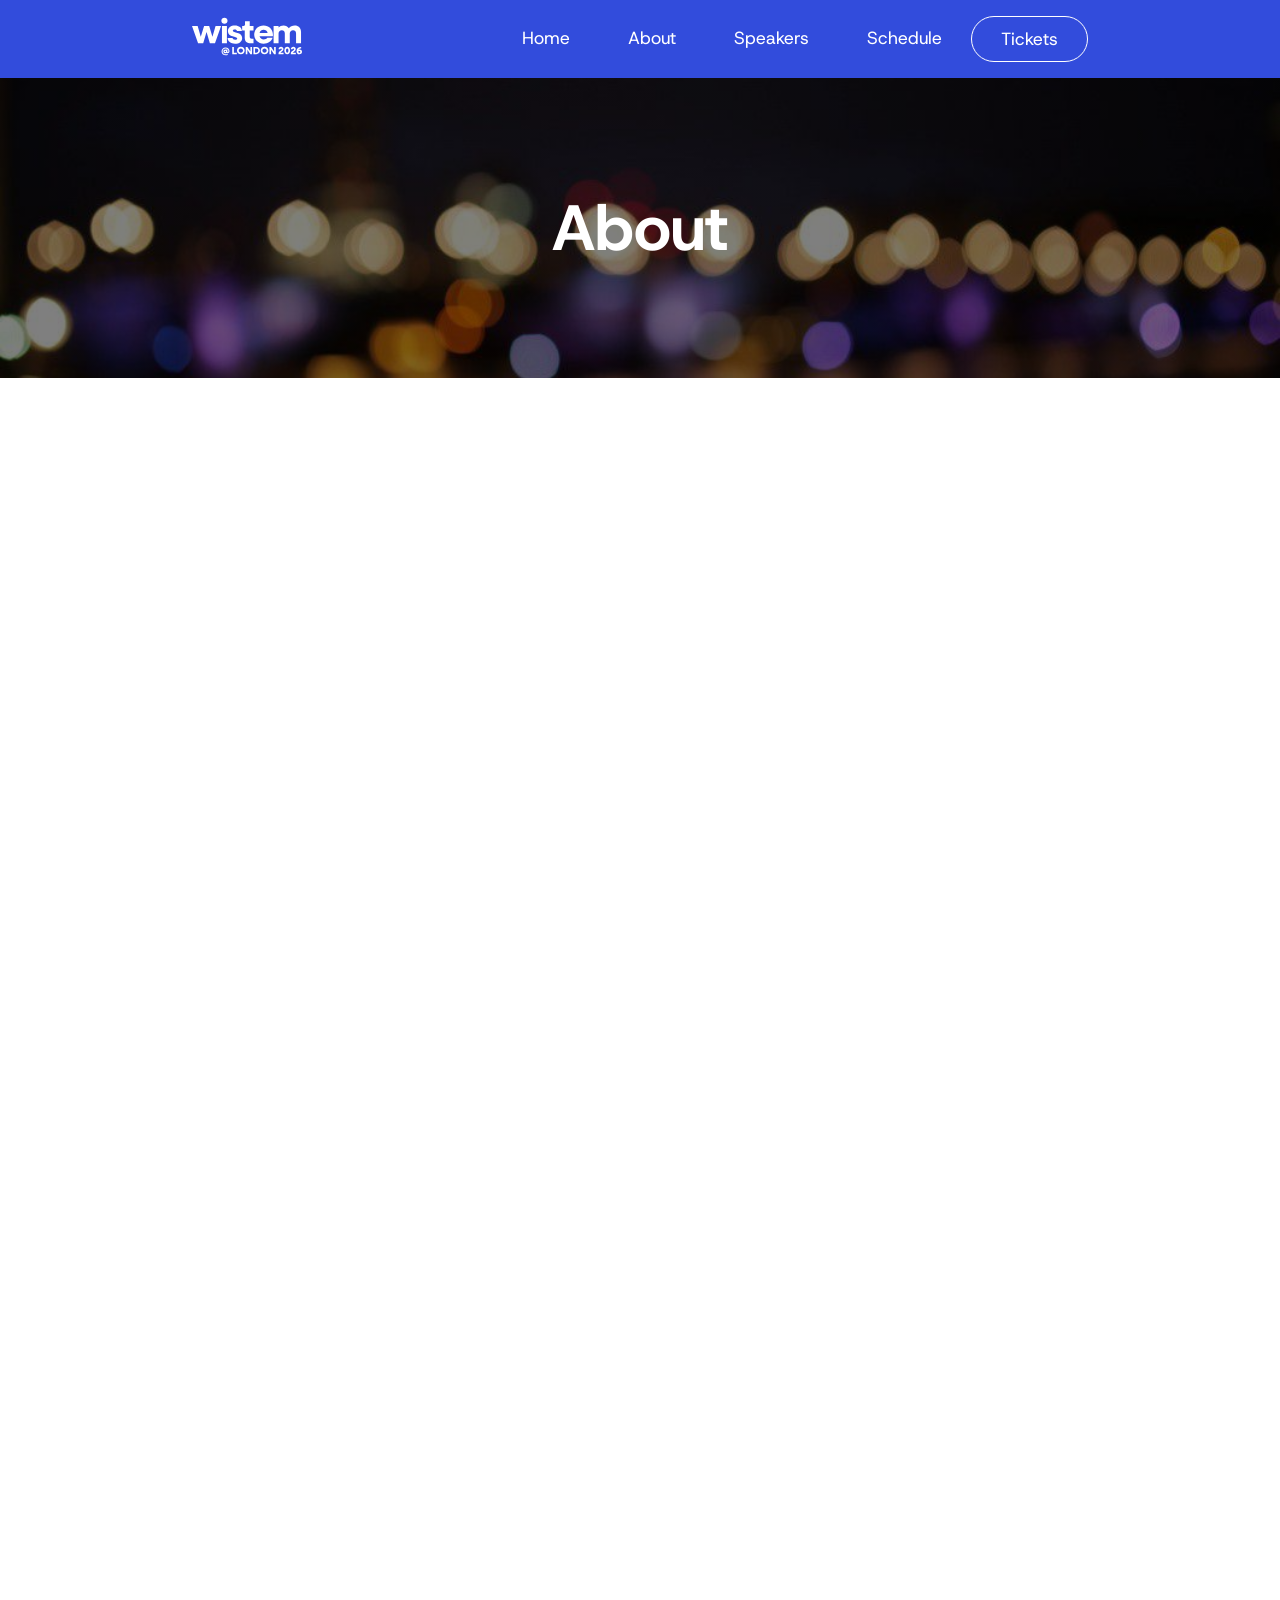
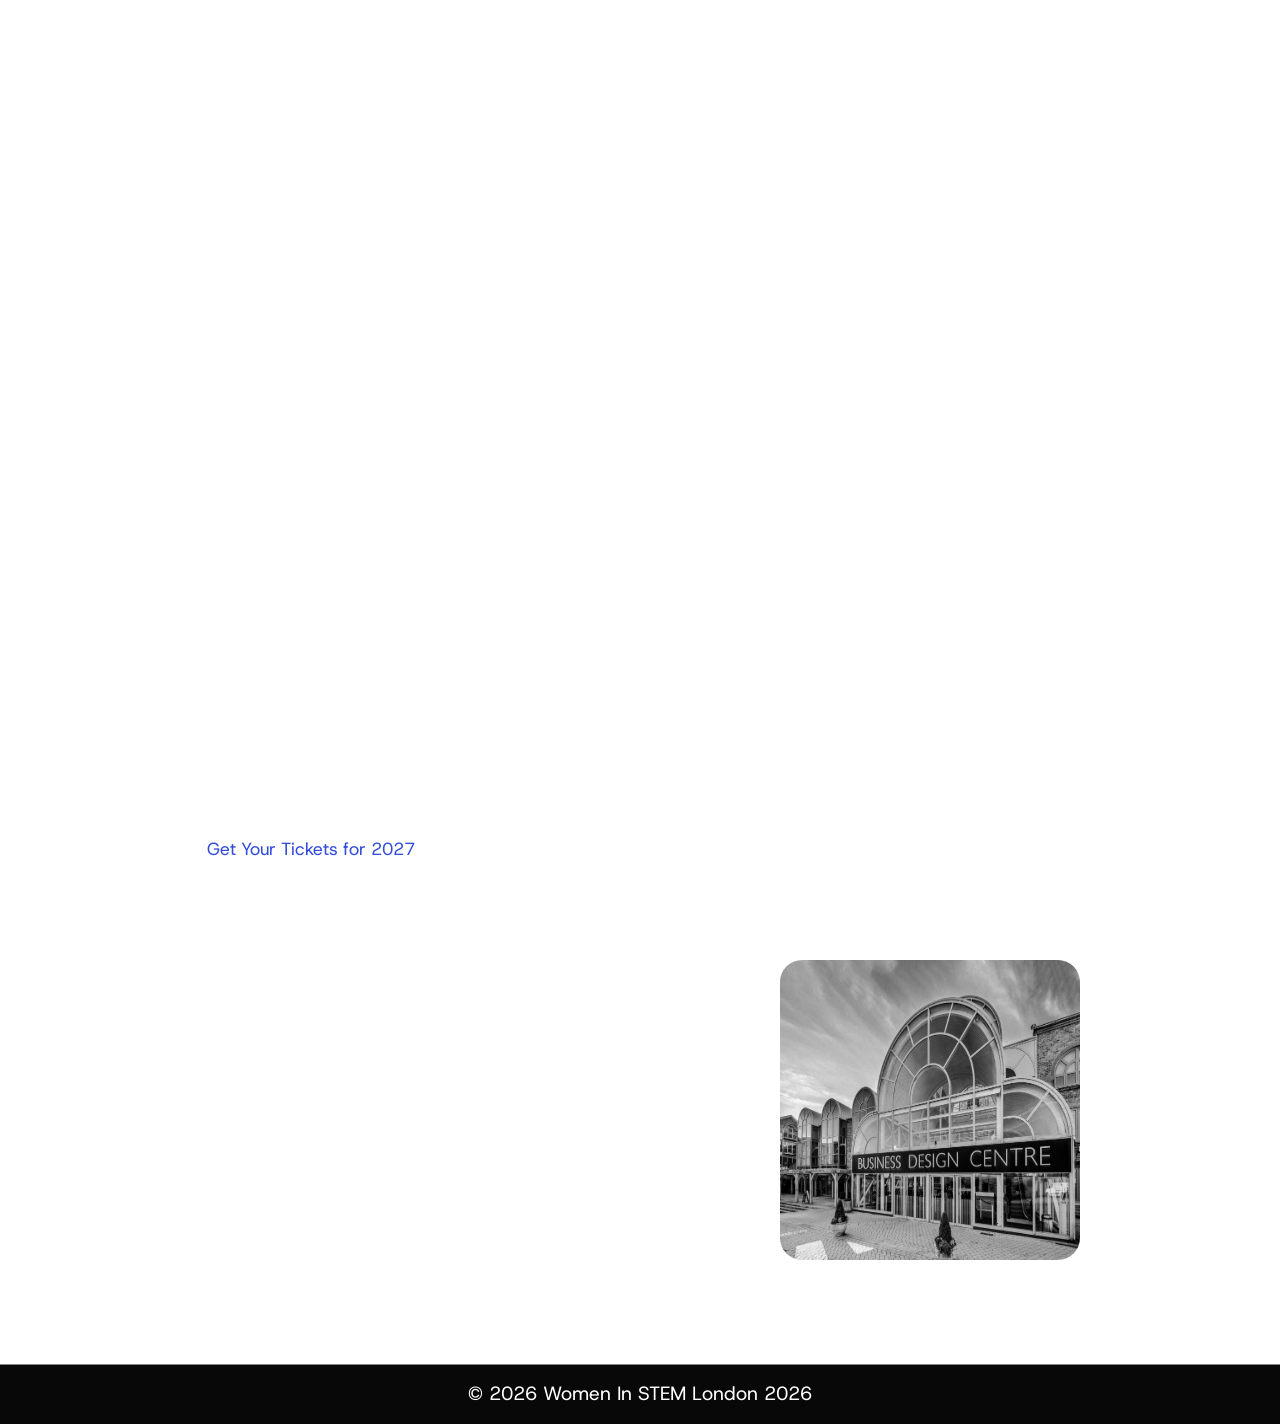
==== about.htm @ d0484dac "Upate on menu styling" ====
<!DOCTYPE html>
<html lang="en">
<head>
    <meta charset="UTF-8">
    <meta name="viewport" content="width=device-width, initial-scale=1.0">
    <title>Wistem London 2026 | A Multipage Event Website</title>
    <link rel="preconnect" href="https://fonts.googleapis.com">
    <link rel="preconnect" href="https://fonts.gstatic.com" crossorigin>
    <link href="https://fonts.googleapis.com/css2?family=Host+Grotesk:ital,wght@0,300..800;1,300..800&display=swap" rel="stylesheet">
    <link rel="stylesheet" href="./assets/style.css">
    
</head>
<body class="">
<main class="container-fluid">
    <div class="primary-bg">
        <header class="d-flex container-70">
            <a href="" rel="home" role="link" aria-label="WISTEM Logo" class="logo">
                <svg id="Layer_1" xmlns="http://www.w3.org/2000/svg" width="110px" height="38.9813" id="logo" viewBox="0 0 126.27 43.2"><path d="M36.03,38.71c0-1.27.87-2.2,1.94-2.2.47,0,.87.19,1.17.51v-.36h1.48v2.6c0,.25.18.45.45.45.44,0,.71-.56.71-1.34,0-1.72-1.43-3-3.27-3-1.94,0-3.35,1.43-3.35,3.34s1.38,3.32,3.55,3.32c.8,0,1.67-.19,2.24-.46v1.2c-.61.29-1.42.45-2.22.45-2.88,0-4.81-1.95-4.81-4.49s1.95-4.53,4.59-4.53,4.52,1.78,4.52,4.2c0,1.48-.75,2.48-2.05,2.48-.67,0-1.25-.25-1.56-.69-.28.45-.74.7-1.36.7-1.19,0-2.03-.94-2.03-2.17ZM39.14,38.7c0-.45-.35-.78-.8-.78s-.81.33-.81.78.35.78.81.78.8-.34.8-.78Z"/><path d="M46.2,33.6h1.88v6.59h3.37v1.77h-5.24v-8.36Z"/><path d="M51.65,37.78c0-2.46,1.9-4.32,4.42-4.32s4.42,1.87,4.42,4.32-1.9,4.32-4.42,4.32-4.42-1.87-4.42-4.32ZM58.56,37.78c0-1.44-1.08-2.52-2.49-2.52s-2.49,1.08-2.49,2.52,1.08,2.52,2.49,2.52,2.49-1.08,2.49-2.52Z"/><path d="M61.68,33.6h1.89l3.48,5.11v-5.11h1.88v8.36h-1.9l-3.46-5.11v5.11h-1.88v-8.36Z"/><path d="M70.51,33.6h3.29c2.43,0,4.26,1.79,4.26,4.18s-1.83,4.18-4.26,4.18h-3.29v-8.36ZM72.39,35.37v4.82h1.37c1.37,0,2.39-1.04,2.39-2.41s-1.02-2.41-2.39-2.41h-1.37Z"/><path d="M78.86,37.78c0-2.46,1.9-4.32,4.42-4.32s4.42,1.87,4.42,4.32-1.9,4.32-4.42,4.32-4.42-1.87-4.42-4.32ZM85.77,37.78c0-1.44-1.08-2.52-2.49-2.52s-2.49,1.08-2.49,2.52,1.08,2.52,2.49,2.52,2.49-1.08,2.49-2.52Z"/><path d="M88.89,33.6h1.89l3.48,5.11v-5.11h1.88v8.36h-1.9l-3.46-5.11v5.11h-1.88v-8.36Z"/><path d="M99.33,40.78c0-2.54,3.78-3.1,3.78-4.61,0-.51-.39-.84-.91-.84s-.9.33-.9.86h-1.93c0-1.57,1.22-2.74,2.85-2.74s2.81,1.11,2.81,2.64c0,2.23-2.56,3.05-3.54,4.09h3.6v1.77h-5.77v-1.17Z"/><path d="M106,37.78c0-2.56,1.36-4.32,3.29-4.32s3.31,1.77,3.31,4.32-1.36,4.32-3.31,4.32-3.29-1.77-3.29-4.32ZM110.67,37.78c0-1.48-.56-2.52-1.38-2.52s-1.37,1.04-1.37,2.52.57,2.52,1.37,2.52,1.38-1.04,1.38-2.52Z"/><path d="M113.47,40.78c0-2.54,3.78-3.1,3.78-4.61,0-.51-.39-.84-.91-.84s-.9.33-.9.86h-1.93c0-1.57,1.22-2.74,2.85-2.74s2.81,1.11,2.81,2.64c0,2.23-2.56,3.05-3.54,4.09h3.6v1.77h-5.77v-1.17Z"/><path d="M119.99,38.42c0-2.62,1.8-4.87,5.04-4.87h.24v1.77h-.24c-1.5,0-2.47.7-2.83,1.66.39-.24.9-.4,1.43-.4,1.51,0,2.65,1.14,2.65,2.66,0,1.62-1.31,2.86-3.04,2.86-1.9,0-3.25-1.45-3.25-3.68ZM124.35,39.29c0-.58-.51-1-1.16-1-.62,0-1.15.41-1.15.92s.45,1.09,1.15,1.09c.64,0,1.16-.42,1.16-1.01Z"/><path d="M0,9.46h6.49l3.6,12.51,3.79-12.51h5.83l3.75,12.51,3.6-12.51h6.33l-7,19.94h-5.87l-3.83-12.98-3.83,12.98h-5.87L0,9.46Z"/><path d="M33.71,3.48c0-1.99,1.53-3.48,3.52-3.48s3.56,1.49,3.56,3.48-1.53,3.52-3.56,3.52-3.52-1.49-3.52-3.52ZM34.38,9.46h5.71v19.94h-5.71V9.46Z"/><path d="M40.91,23.35h5.71c0,1.17,1.17,1.99,2.82,1.99,1.45,0,2.5-.66,2.5-1.56,0-2.93-10.72-1.13-10.72-8.33,0-4.22,3.56-6.45,7.94-6.45,4.77,0,8.13,2.66,8.13,6.26h-5.67c0-1.06-1.06-1.76-2.5-1.76-1.29,0-2.27.59-2.27,1.49,0,2.82,10.75,1.09,10.75,8.21,0,3.99-3.32,6.69-8.17,6.69s-8.53-2.82-8.53-6.53Z"/><path d="M60.55,22.92v-8.25h-2.97v-5.2h1.64c1.09,0,1.64-.55,1.64-1.64v-3.6h5.4v5.24h4.34v5.2h-4.34v7.31c0,1.41.86,2.23,2.35,2.23h1.99v5.2h-2.86c-4.73,0-7.2-2.23-7.2-6.49Z"/><path d="M71.42,19.44c0-5.94,4.61-10.44,10.75-10.44s10.75,4.46,10.75,10.56c0,.55-.04,1.21-.16,1.72h-15.25c.63,2.27,2.46,3.72,4.85,3.72,1.84,0,3.32-.78,4.15-1.88h6.1c-1.49,4.03-5.48,6.77-10.4,6.77-6.18,0-10.79-4.5-10.79-10.44ZM77.56,17.48h9.27c-.59-2.19-2.39-3.6-4.65-3.6s-3.99,1.41-4.61,3.6Z"/><path d="M93.64,9.46h5.71v1.88c1.49-1.56,3.4-2.35,5.67-2.35,2.78,0,4.97,1.21,6.18,3.25,1.6-2.11,3.87-3.25,6.73-3.25,4.34,0,7.23,2.93,7.23,7.39v13.02h-5.71v-11.3c0-2.15-1.37-3.6-3.44-3.6-2.23,0-3.75,1.49-3.75,3.68v11.22h-5.71v-11.3c0-2.15-1.37-3.6-3.44-3.6-2.23,0-3.75,1.49-3.75,3.68v11.22h-5.71V9.46Z"/></svg>
            </a>
            <nav>
                <ul class="nav-list">
                    <li><a href="index.htm">Home</a></li>
                    <li class="selected"><a href="about.htm">About</a></li>
                    <li><a href="speakers.htm">Speakers</a></li>
                    <li><a href="schedule.htm">Schedule</a></li>
                    <li><a href="tickets.htm">Tickets</a></li>
                </ul>
            </nav>
        </header>
        </div>
      
        <section class="hero about-hero">
            <section class="hero-content">
                <h1>About</h1>
                
            </section>
            
        </section>
        <section class="container-70">
        <p class="subtitle">About Women in STEM London 2026</p>
        <p class="big-text bold">Join us for an inspiring two-day event celebrating innovation, leadership, and opportunity for women in science, technology, engineering, and mathematics. Bringing together industry leaders, pioneering researchers, entrepreneurs, and emerging talent, this conference will explore the latest developments shaping the future of STEM.</p>
        <p class="big-text bold">Across two dynamic days, attendees will hear from a diverse lineup of high-profile speakers, participate in engaging panel discussions, and connect with professionals from across the STEM community. Topics will include emerging technologies, leadership and career development, diversity and inclusion, sustainability, and the future of work.</p>
        <p class="big-text bold">Whether you are a student, early-career professional, academic, or industry leader, Women in STEM London 2026 offers a unique opportunity to learn, network, and be inspired by those driving change across the sector.</p>

        <div class="m-y-5"></div>
        <p class="subtitle">
            Event Highlights
        </p>
       
            <ul class="b-list">
                <li>Keynote presentations from internationally recognised STEM leaders</li>
                <li>Expert panel discussions and fireside chats</li>
                <li>Networking opportunities with professionals and organisations</li>
                <li>Career development and mentoring sessions</li>
                <li>Showcases of innovation, research, and emerging technologies</li>
            </ul>
            <button class="btn m-y-5" href="">Get Your Tickets for 2027</button>
</section>

        <section class="d-flex container-70">
        
            <article>
                <p class="subtext"><span class="emphasis-text">Location:</span> Business Design Centre, London, United Kingdom</p>
                <p class="subtext"><span class="emphasis-text">Duration:</span> 2 days</p>
                <p class="subtext"><span class="emphasis-text">Audience:</span> Students, professionals, academics, researchers, and STEM advocates</p>
                <p class="emphasis-text">Be part of the conversation and help shape a more inclusive and innovative future for STEM.</p>
            </article>
            <img class="img-box" src="./assets/images/Business-Design-Centre.webp" alt="Business-Design-Centre" width="500px" height="auto">

        </section>
    </div>
    </main>

    <footer class="d-flex m-t-5 secondary-bg">
        <section class="footer-strip">
			<p class="footer-text">&copy; 2026 Women In STEM London 2026</p>
		</section>
    </footer>
</body>
</html>
---- assets/style.css ----
/* Global */

:root {
    --primary-bg: #324cdc;
    --secondary-bg: #080808;
    --btn-primary-outline-bg: 1px solid #ffffff;
    --btn-primary-bg:#ffffff;
    --btn-text:#324cdc;
    --btn-text-hover:#324cdc;
    /* --btn-text-hover:rgba(255, 255, 255, 0.3); */

    --btn-bg-hover: rgba(255, 255, 255, 0.9);
    --nav-text: #ffffff;
    --nav-text-hover: #000000;
    --nav-btn-hover: #ffffff;
    --footer-text: #ffffff;
    --text-color: #ffffff;
    --secondary-text-color: #ffffffd1;
    --tertiary-text-color: #ffffff8c;
    --footer-text: #ffffff;
    --box-bg: rgba(255, 255, 255, 0.037);
    --box-outline: 1px solid rgba(255, 255, 255, 0.5);
    --box-text:  #ffffff;
    --footer-bg: rgba(255, 255, 255, 0.2);
    --logo-color: #ffffff;
}



body {
    background: var(--bg-color);
    margin: 0;
    padding: 0;
}



/* Fonts */


@font-face {
    font-family: "Host Grotesk", sans-serif;
    font-style: normal;
    font-weight: 100 1000;
    font-stretch: 25% 151%;
    src: url('./assets/fonts/Host_Grotesk/HostGrotesk-VariableFont_wght.ttf') format('ttf');
    font-display: swap;
}
* {
    font-family: "Host Grotesk", sans-serif;
    text-wrap: pretty;
}

h1 {
    font-family: "Host Grotesk", sans-serif;
    font-size: 4rem;
    line-height: 3.7rem;
    color: var(--text-color);
}

h2 {
    font-size: 3rem;
    line-height: 3.1rem;
    color: var(--text-color);
}

p {
    color: var(--secondary-text-color);
    font-size: 1.2rem;
    line-height: 1.3rem;
}

.big-text {
    color: var(--secondary-text-color);
    letter-spacing: -.01em;
    text-wrap: pretty;
    font-size: clamp(1.5rem, 3.5vw, 2.5rem);
    font-weight: 400;
    line-height: 1.5;
}

.subtext {
    color: var(--secondary-text-color);
    letter-spacing: -.01em;
    text-wrap: pretty;
    font-size: 1.4rem;
    font-weight: 100;
    line-height: 1.3;
}

.emphasis-text {
    color: var(--text-color);
    letter-spacing: -.01em;
    text-wrap: pretty;
    font-size: 1.4rem;
    font-weight: 500;
    line-height: 1.3;
}

.b-list {
    color: var(--secondary-text-color);
    letter-spacing: -.01em;
    text-wrap: pretty;
    font-size: clamp(1.5rem, 3.5vw, 2.5rem);
    font-weight: 400;
    line-height: 1.5;

}


.subtitle {
    text-transform: uppercase;
    font-size: .9rem;
    color: var(--tertiary-text-color);
    letter-spacing: .09em;
}

h4 {
    font-size: 1.2rem;
    font-weight: 200;
    color: var(--text-color);
}

.t-center {
    text-align: center;
}

.sold-out-text {
    margin-left: 1rem;
    color: var(--text-color);
    font-size: 1rem;
}

.bold {
    font-weight: 600;
}

.strong {
    font-weight: 700;
    color: var(--text-color);
}

.footer-text {
    color: var(--footer-text);
    text-align: center;
}


/* Containers */

.container-100 {
    position: relative;
    width: 100vw;
    margin: 0 auto;
    padding: 0;
}

.container-70 {
    position: relative;
    width: 70vw;
    max-width: 1200px;
    margin: 0 auto;
    padding: 1rem;
}

@media (max-width: 768px) {
    .container-70 {
        width: 90%;
        margin: 0 auto;
        padding: 1rem;
    }
}

.container-60 {
    position: relative;
    width: 60vw;
    max-width: 1000px;
    margin: 0 auto;
    padding: 1rem;
}

@media (max-width: 768px) {
    .container-60 {
        width: 90%;
        margin: 0 auto;
        padding: 1rem;
    }
}


.about-hero {
    background-image: linear-gradient(rgba(0, 0, 0, 0.5), rgba(0, 0, 0, 0.5)), url('./images/London-at-night.jpg');
    background-position: center center;
    background-repeat: no-repeat;
    background-size: 100%;
    width: 100%;
    min-height: 300px;
    z-index: 1;
}

@media (max-width: 768px) {
    .about-hero {
        background-image: linear-gradient(rgba(0, 0, 0, 0.5), rgba(0, 0, 0, 0.5)), url('./images/London-at-night-xs.jpg');
        background-position: center center;
        background-repeat: no-repeat;
        background-size: 100%;
        width: auto;
        min-height: unset;
        height: auto;
        z-index: 1;
    }

    .about-hero h1 {
        color: var(--text-color)
    }
}

header {
    display: flex;
    flex-direction: row;
    justify-content: space-between;
    align-items: center;
}

@media (max-width: 768px) {
    header {
        flex-direction: column;
        justify-content: center;
        text-align: center;
    }
}

footer {
    position: relative;
    background-color: var(--footer-bg);
    width: 100%;
    justify-content: center;
    vertical-align: middle;
    bottom: 0;
    border-top: var(--box-outline);
    margin-top: 5rem;
}

nav {
    flex-direction: row;
    justify-content: space-between;
}

@media (max-width: 768px) {
    nav {
        flex-direction: column;
        justify-content: center;
        text-align: center;
    }
}

.sold-out-box {
    display: flex;
    flex-direction: row;
    /* justify-content: space-between; */
    border-radius: 3rem;
    border: var(--box-outline);
    /* background-color: var(--box-bg); */
    padding: 8px;
    align-items: center;
    max-width: 510px;
}

@media (max-width: 768px) {
    .sold-out-box {
        flex-direction: column;
        justify-content: center;
        text-align: center;
    }
}

.sold-out-badge {
    border-radius: 3rem;
    border: 1px solid var(--box-outline);
    background-color: var(--btn-primary-bg);
    padding: 8px 14px;
    color: var(--btn-text);
    font-size: .9rem;
    font-weight: 500;
}

.box {
    border-radius: 30px;
    border: var(--box-outline);
    background-color: var(--box-bg);
    padding: 8px;
}

.img-box {
    border-radius: 30px;
    /* border: var(--box-outline); */
    padding: 8px;
    width: 300px;
    height: auto;
}

/* Alignment and spacing */
.d-flex {
    display: flex;
}

@media (max-width: 768px) {
    .d-flex {
        flex-direction: column;
    }
}

.m-auto {
    margin: 0 auto;
}

.m-t-1 {
    margin-top: 1rem;
}

.m-t-5 {
    margin-top: 5rem;
}

@media (max-width: 768px) {
    .m-t-5 {
        margin-top: 1rem;
    }
}

.m-b-1 {
    margin-bottom: 1rem;
}

.m-y-1 {
    margin-top: 1rem;
    margin-bottom: 1rem;
}

.m-y-3 {
    margin-top: 3rem;
    margin-bottom: 3rem;
}

@media (max-width: 768px) {
    .m-y-3 {
        margin-top: 1rem;
        margin-bottom:1rem;
    }
}

.m-y-5 {
    margin-top: 3rem;
    margin-bottom: 3rem;
}

@media (max-width: 768px) {
    .m-y-5 {
        margin-top: 1rem;
        margin-bottom:1rem;
    }
}

.p-r-10 {
    padding-right: 10rem;
}

/* colours */

.primary-bg {
    background-color: var(--primary-bg);
}

.secondary-bg {
    background-color: var(--secondary-bg);
}

/* images / icons */

.logo {
    fill: var(--logo-color);
}

/* Navigation / Links / Lists */

.nav-list {
    display: flex;
    padding: 0;
    margin: 0;
}

@media (max-width: 768px) {
    .nav-list {
        display: block;
        margin-top: 1rem;
        width: 100%;
        margin-left: 0;
    }
}


.nav-list li {
    /* color: var(--nav-text); */
    /* border: 1px solid transparent; */
    /* margin-left: 1rem; */
    /* border-radius: 50px; */
    padding: 10px 14px;
    text-decoration: none !important;
    list-style: none;
    /* font-size: 1.1rem;
    font-weight: 400; */
}

@media (max-width: 768px) {
    .nav-list li {
        flex-direction: column;
        justify-content: center;
        text-align: center;
        margin-top: 10px;
        margin-left: 0;
    }
}


.nav-list a {
    color: var(--nav-text);
    border: 1px solid transparent;
    /* margin-left: 1rem; */
    border-radius: 50px;
    padding: 10px 14px;
    text-decoration: none !important;
    list-style: none;
    font-size: 1.1rem;
    font-weight: 400;
}

.nav-list a:hover {
    background-color: var(--btn-bg-hover); 
    border: var(--btn-primary-outline-bg); 
    color: var(--nav-text-hover);
    transition-duration: 0.2s;
    transition-timing-function: ease-in-out;
    cursor: pointer;
}

.nav-list li:last-child {
    /* background-color: var(--btn-primary-bg);  */
    color: var(--btn-text);
    border: 1px solid var(--btn-primary-bg);
    /* margin-left: 1rem; */
    border-radius: 50px;
    /* padding: 10px 14px; */
    text-decoration: none !important;
    font-size: 1.1rem;
    font-weight: 400;
    /* margin-top: 1rem;  */
}

@media (max-width: 768px) {
    .nav-list li:last-child {
        margin-left: 0;
        margin-top: 10px;
    }
}

.btn {
    background-color: var(--btn-primary-bg); 
    color: var(--btn-text);
    border: 1px solid var(--btn-primary-bg);
    border-radius: 50px;
    padding: 10px 14px;
    text-decoration: none !important;
    font-size: 1.1rem;
    font-weight: 400;
}

@media (max-width: 768px) {
    .btn {
        width: 100%;
    }
}

.btn:hover {
    background-color: var(--btn-bg-hover); 
    border: var(--btn-primary-outline-bg); 
    /* color: var(--nav-text-hover); */
    transition-duration: 0.2s;
    transition-timing-function: ease-in-out;
    cursor: pointer;
}

/* Video */

.hero {
    display: flex;
    flex-direction: row;
    position: relative;
    justify-content: center;
    align-items: center;
    /* min-height: 500px; */
    height: auto;
    /* overflow: hidden; */
    z-index: 0;

    /* display: grid;
    grid-template-columns: 400px 1fr;
    grid-template-areas: "hero-content hero-img";
    height: 600px;
    gap: 200px; */
}

@media screen and (max-width: 768px) {
    .hero  {
        /* height: auto;
        gap: 0;
        grid-template-columns: 1fr;
        grid-template-rows: auto;
        grid-template-areas:
            "hero-img"
            "hero-content"; */
            flex-direction: column;
            align-items: center;

    }

    .hero-img {
        width: 150px;
        height: auto;
    }
}

.hero-content {
    grid-area: hero-content;
}

.hero-img {
    grid-area: hero-img;
}

.hero-overlay {
    z-index: 1;
    position: absolute;
    background: rgba(0, 0, 0, 0.4);
    inset: 0px;
}

/* Partner logos */

.partners  {
    display: flex;
    flex-direction: row;
    /* justify-content: center; */
}

@media screen and (max-width: 768px) {
    .partners  {
        display: column;
        flex-direction: column;
        justify-content: center;
        align-items: center;
    }
}

.partners img {
    object-fit: contain;
    fill: var(--secondary-text-color);
    margin-right: 2rem;
}

@media screen and (max-width: 768px) {
    .partners img  {
        margin-top: 1rem;
    }
}



.partners img:last-child {
    margin-left: 0;
}

/* .company-logo-meta {
    width: 200px;
    height: auto;
} */
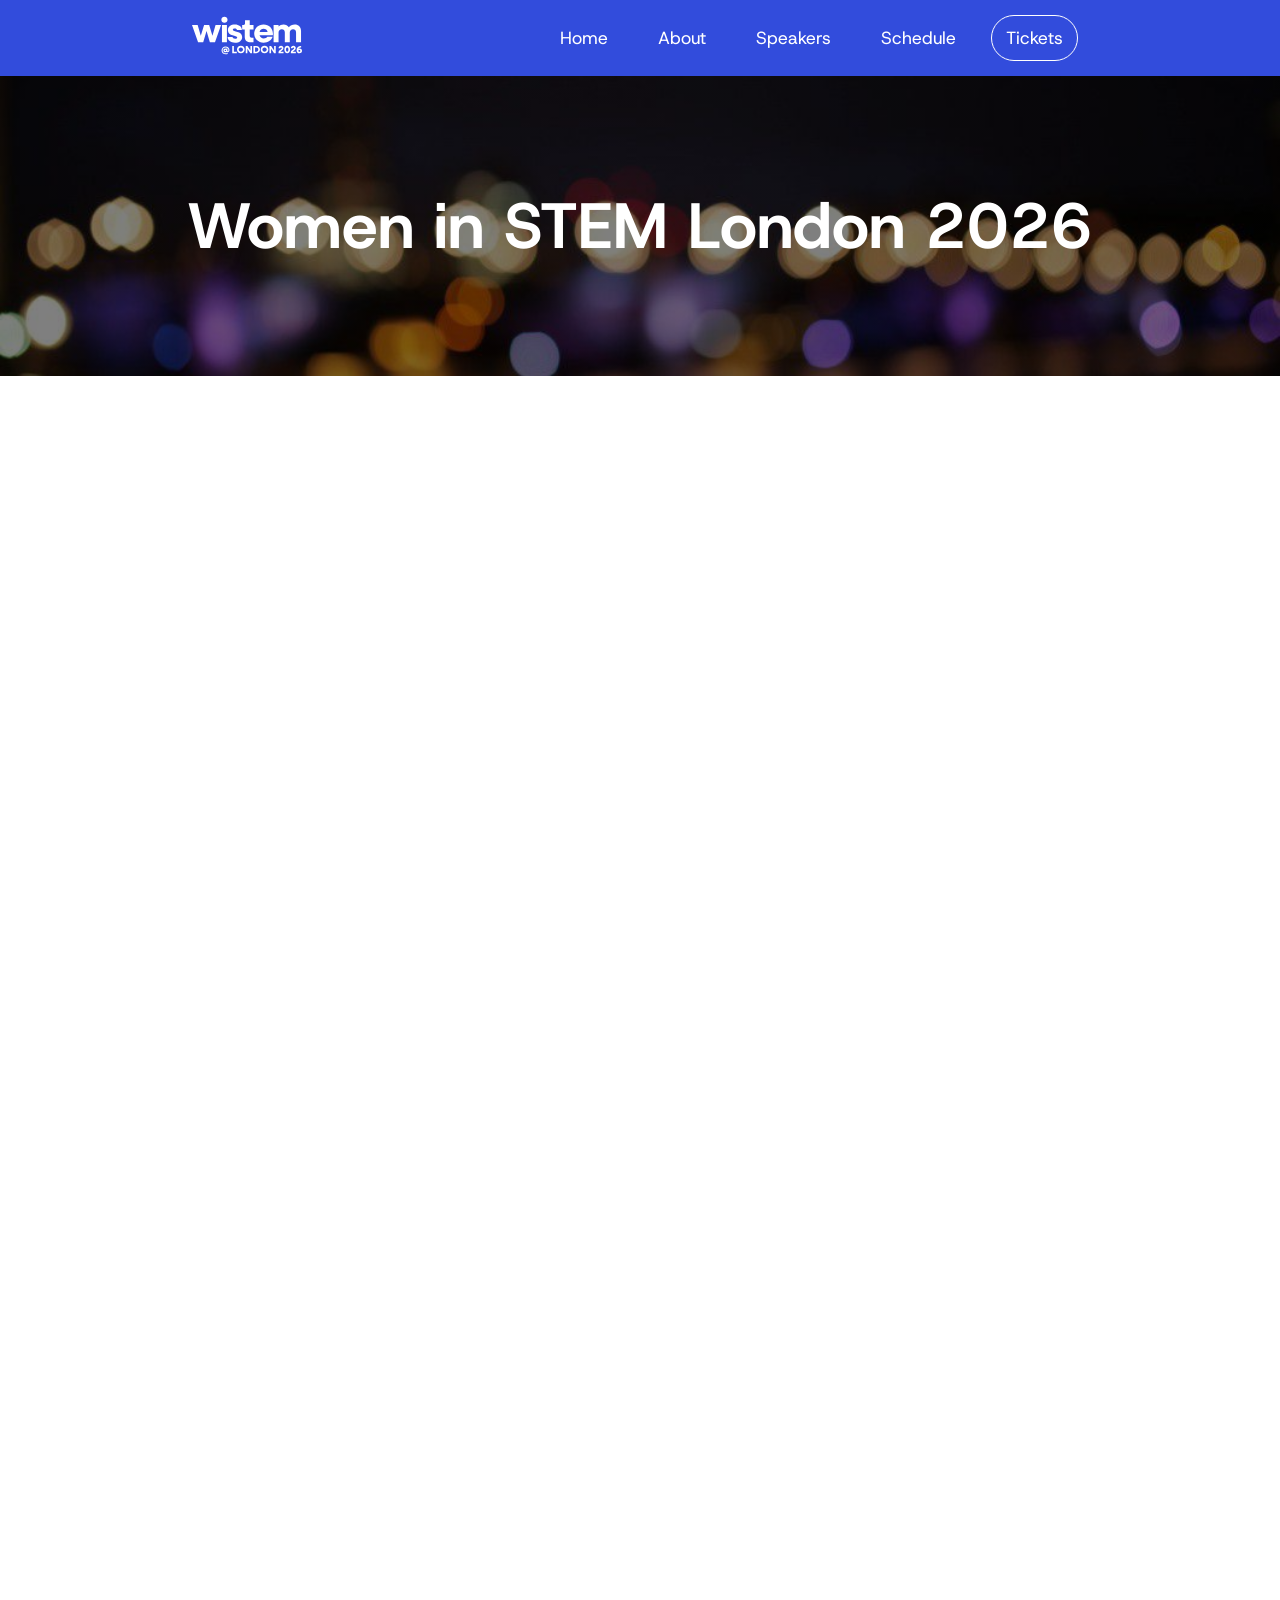
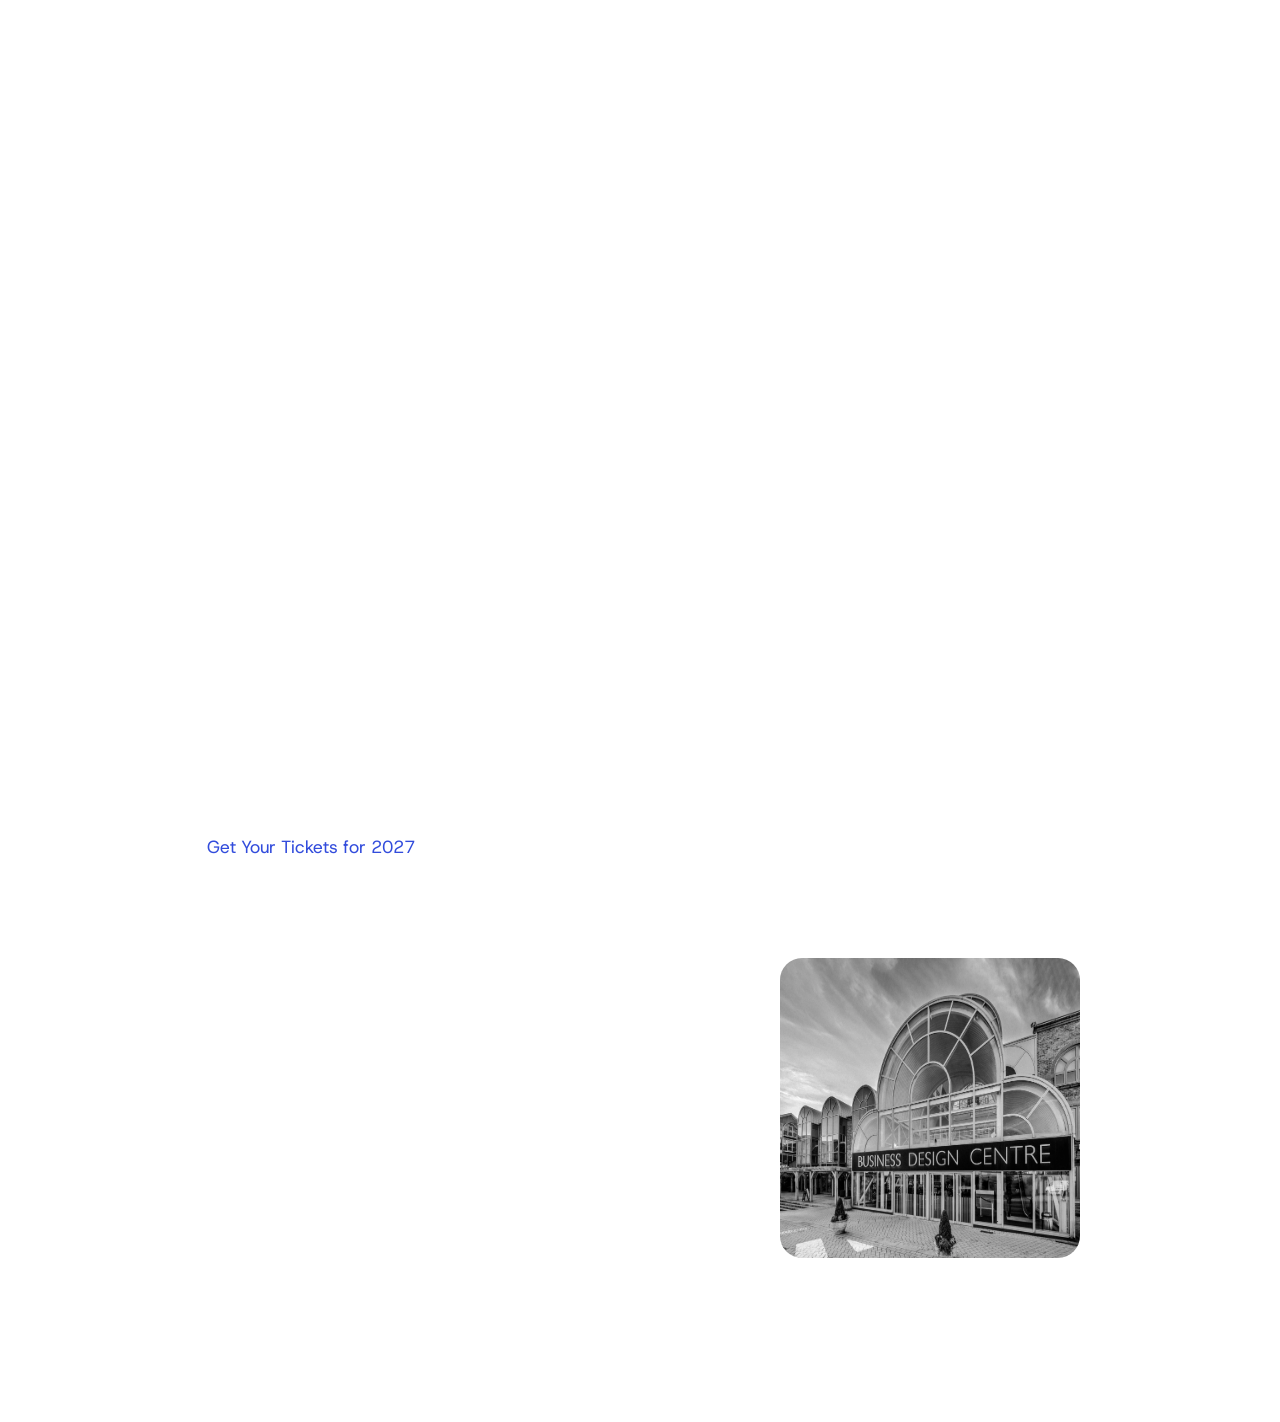
==== commit 941ab69e: "Nav bar style correction" ====
--- a/about.htm
+++ b/about.htm
@@ -31,13 +31,15 @@
       
         <section class="hero about-hero">
             <section class="hero-content">
-                <h1>About</h1>
+                <h1>Women in STEM London 2026</h1>
                 
             </section>
             
         </section>
         <section class="container-70">
-        <p class="subtitle">About Women in STEM London 2026</p>
+            <p class="subtitle">
+                About
+            </p>
         <p class="big-text bold">Join us for an inspiring two-day event celebrating innovation, leadership, and opportunity for women in science, technology, engineering, and mathematics. Bringing together industry leaders, pioneering researchers, entrepreneurs, and emerging talent, this conference will explore the latest developments shaping the future of STEM.</p>
         <p class="big-text bold">Across two dynamic days, attendees will hear from a diverse lineup of high-profile speakers, participate in engaging panel discussions, and connect with professionals from across the STEM community. Topics will include emerging technologies, leadership and career development, diversity and inclusion, sustainability, and the future of work.</p>
         <p class="big-text bold">Whether you are a student, early-career professional, academic, or industry leader, Women in STEM London 2026 offers a unique opportunity to learn, network, and be inspired by those driving change across the sector.</p>
--- a/assets/style.css
+++ b/assets/style.css
@@ -2,16 +2,16 @@
 
 :root {
     --primary-bg: #324cdc;
-    --secondary-bg: #080808;
+    --secondary-bg: #fffffff;
     --btn-primary-outline-bg: 1px solid #ffffff;
     --btn-primary-bg:#ffffff;
+    --btn-primary-outline-text: #ffffff;
+    --btn-primary-outline-text-hover: #324cdc;
     --btn-text:#324cdc;
     --btn-text-hover:#324cdc;
-    /* --btn-text-hover:rgba(255, 255, 255, 0.3); */
-
     --btn-bg-hover: rgba(255, 255, 255, 0.9);
     --nav-text: #ffffff;
-    --nav-text-hover: #000000;
+    --nav-text-hover: #324cdc;
     --nav-btn-hover: #ffffff;
     --footer-text: #ffffff;
     --text-color: #ffffff;
@@ -25,7 +25,9 @@
     --logo-color: #ffffff;
 }
 
-
+.light-page {
+
+}
 
 body {
     background: var(--bg-color);
@@ -404,7 +406,7 @@
     /* border: 1px solid transparent; */
     /* margin-left: 1rem; */
     /* border-radius: 50px; */
-    padding: 10px 14px;
+    /* padding: 10px 14px; */
     text-decoration: none !important;
     list-style: none;
     /* font-size: 1.1rem;
@@ -416,7 +418,7 @@
         flex-direction: column;
         justify-content: center;
         text-align: center;
-        margin-top: 10px;
+        margin-top: 1.5rem;
         margin-left: 0;
     }
 }
@@ -428,11 +430,13 @@
     /* margin-left: 1rem; */
     border-radius: 50px;
     padding: 10px 14px;
+    margin: 10px;
     text-decoration: none !important;
     list-style: none;
     font-size: 1.1rem;
     font-weight: 400;
 }
+
 
 .nav-list a:hover {
     background-color: var(--btn-bg-hover); 
@@ -443,17 +447,31 @@
     cursor: pointer;
 }
 
-.nav-list li:last-child {
-    /* background-color: var(--btn-primary-bg);  */
+.nav-list li:last-child a {
+    color: var(--btn-primary-outline-text);
+    border: 1px solid var(--btn-primary-bg);
+    border-radius: 50px;
+}
+
+@media (max-width: 768px) {
+    .nav-list li:last-child a {
+        margin-left: 0;
+        margin-top: 10px;
+    }
+}
+
+.nav-list li:last-child a:hover {
+    background-color: var(--btn-primary-bg);
+    color: var(--btn-primary-outline-text-hover);
+}
+
+/* .nav-list li:last-child {
     color: var(--btn-text);
     border: 1px solid var(--btn-primary-bg);
-    /* margin-left: 1rem; */
     border-radius: 50px;
-    /* padding: 10px 14px; */
     text-decoration: none !important;
     font-size: 1.1rem;
     font-weight: 400;
-    /* margin-top: 1rem;  */
 }
 
 @media (max-width: 768px) {
@@ -461,7 +479,7 @@
         margin-left: 0;
         margin-top: 10px;
     }
-}
+} */
 
 .btn {
     background-color: var(--btn-primary-bg); 
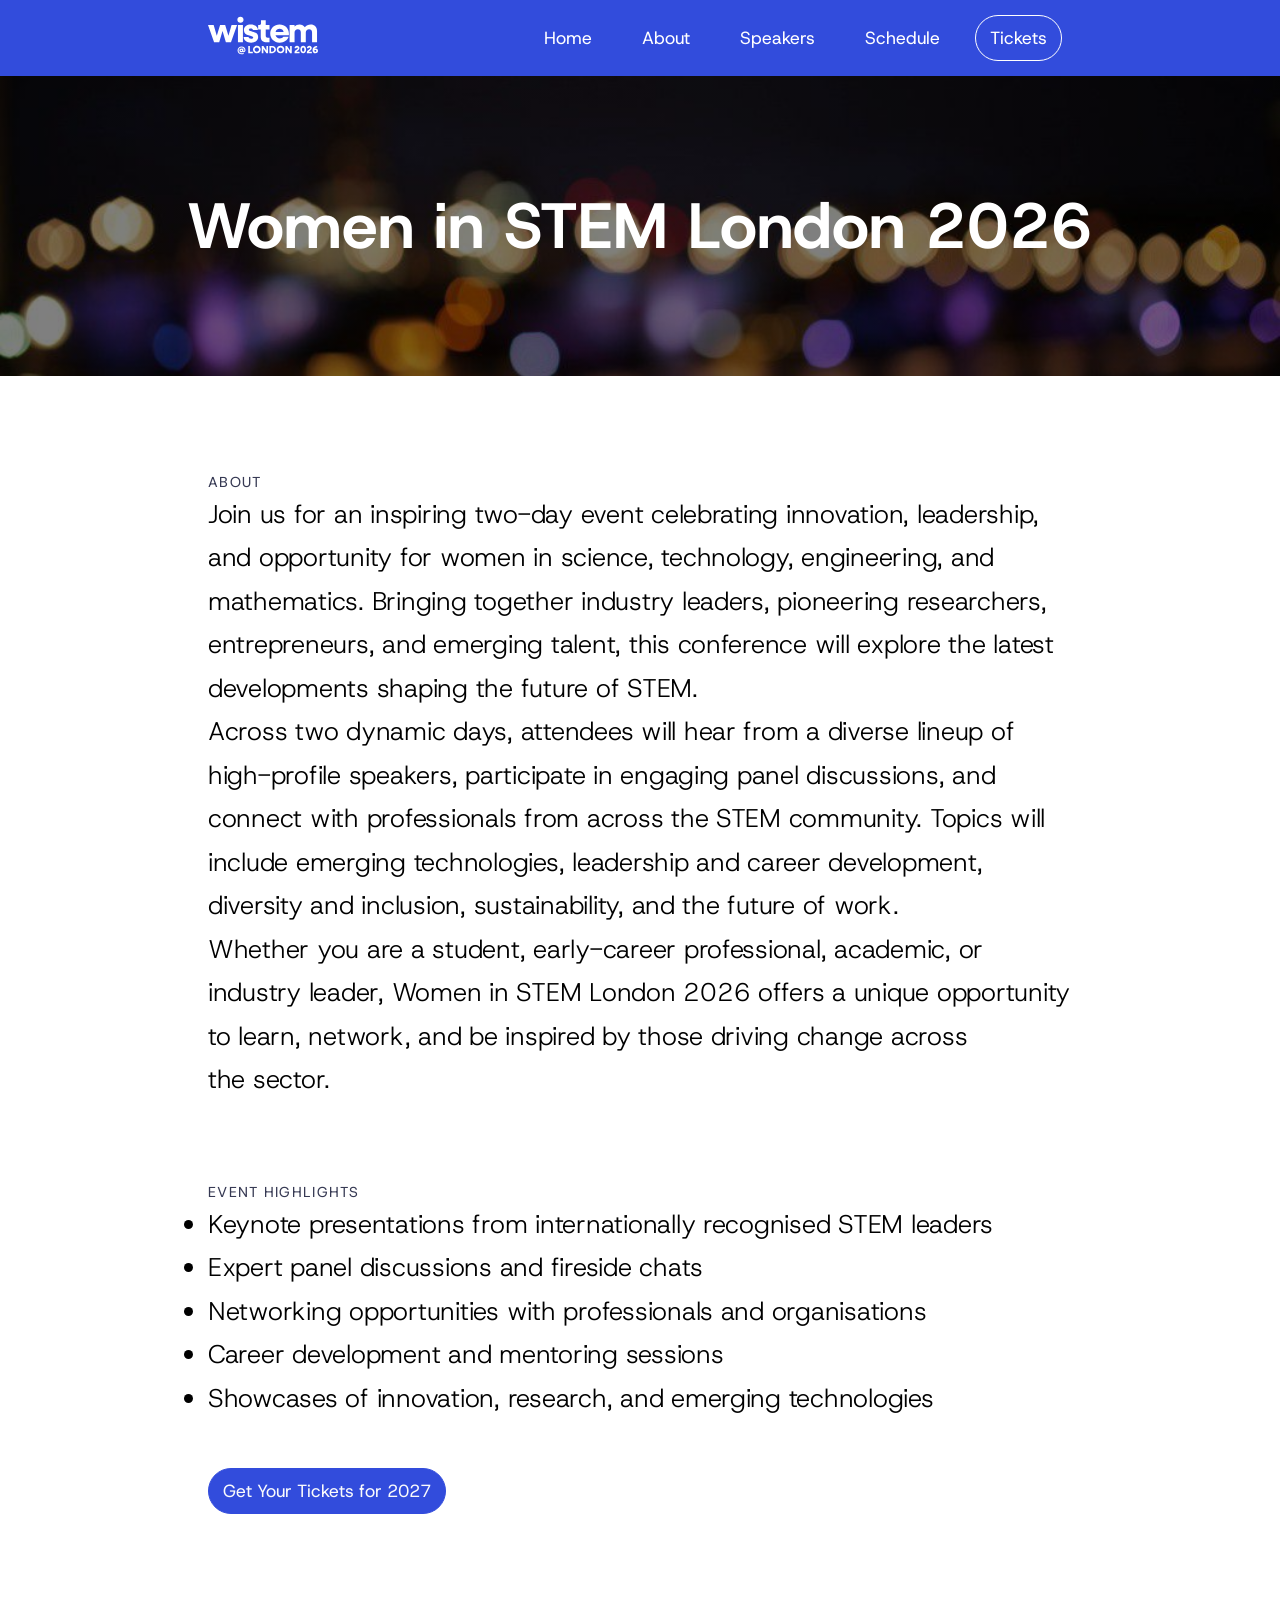
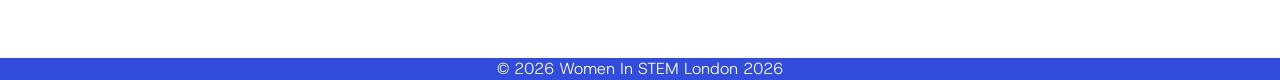
==== commit 7ee8ce1e: "Speakers and about page updates" ====
--- a/about.htm
+++ b/about.htm
@@ -10,7 +10,7 @@
     <link rel="stylesheet" href="./assets/style.css">
     
 </head>
-<body class="">
+<body class="light-page">
 <main class="container-fluid">
     <div class="primary-bg">
         <header class="d-flex container-70">
@@ -36,18 +36,18 @@
             </section>
             
         </section>
-        <section class="container-70">
+        <section class="container-70 m-t-5">
             <p class="subtitle">
                 About
             </p>
-        <p class="big-text bold">Join us for an inspiring two-day event celebrating innovation, leadership, and opportunity for women in science, technology, engineering, and mathematics. Bringing together industry leaders, pioneering researchers, entrepreneurs, and emerging talent, this conference will explore the latest developments shaping the future of STEM.</p>
-        <p class="big-text bold">Across two dynamic days, attendees will hear from a diverse lineup of high-profile speakers, participate in engaging panel discussions, and connect with professionals from across the STEM community. Topics will include emerging technologies, leadership and career development, diversity and inclusion, sustainability, and the future of work.</p>
-        <p class="big-text bold">Whether you are a student, early-career professional, academic, or industry leader, Women in STEM London 2026 offers a unique opportunity to learn, network, and be inspired by those driving change across the sector.</p>
+            <p class="mid-text">Join us for an inspiring two-day event celebrating innovation, leadership, and opportunity for women in science, technology, engineering, and mathematics. Bringing together industry leaders, pioneering researchers, entrepreneurs, and emerging talent, this conference will explore the latest developments shaping the future of STEM.</p>
+            <p class="mid-text">Across two dynamic days, attendees will hear from a diverse lineup of high-profile speakers, participate in engaging panel discussions, and connect with professionals from across the STEM community. Topics will include emerging technologies, leadership and career development, diversity and inclusion, sustainability, and the future of work.</p>
+            <p class="mid-text">Whether you are a student, early-career professional, academic, or industry leader, Women in STEM London 2026 offers a unique opportunity to learn, network, and be inspired by those driving change across the sector.</p>
 
-        <div class="m-y-5"></div>
-        <p class="subtitle">
-            Event Highlights
-        </p>
+            <div class="m-t-5"></div>
+            <p class="subtitle">
+                Event Highlights
+            </p>
        
             <ul class="b-list">
                 <li>Keynote presentations from internationally recognised STEM leaders</li>
@@ -57,23 +57,23 @@
                 <li>Showcases of innovation, research, and emerging technologies</li>
             </ul>
             <button class="btn m-y-5" href="">Get Your Tickets for 2027</button>
-</section>
+        </section>
 
-        <section class="d-flex container-70">
+        <!-- <section class="d-flex container-70">
         
             <article>
-                <p class="subtext"><span class="emphasis-text">Location:</span> Business Design Centre, London, United Kingdom</p>
-                <p class="subtext"><span class="emphasis-text">Duration:</span> 2 days</p>
-                <p class="subtext"><span class="emphasis-text">Audience:</span> Students, professionals, academics, researchers, and STEM advocates</p>
-                <p class="emphasis-text">Be part of the conversation and help shape a more inclusive and innovative future for STEM.</p>
+                <p class="mid-text"><span class="emphasis-text">Location:</span> Business Design Centre, London, United Kingdom</p>
+                <p class="mid-text"><span class="emphasis-text">Duration:</span> 2 days</p>
+                <p class="mid-text"><span class="emphasis-text">Audience:</span> Students, professionals, academics, researchers, and STEM advocates</p>
+                <p class="mid-text">Be part of the conversation and help shape a more inclusive and innovative future for STEM.</p>
             </article>
             <img class="img-box" src="./assets/images/Business-Design-Centre.webp" alt="Business-Design-Centre" width="500px" height="auto">
 
-        </section>
+        </section> -->
     </div>
     </main>
 
-    <footer class="d-flex m-t-5 secondary-bg">
+    <footer class="d-flex m-t-5 primary-bg">
         <section class="footer-strip">
 			<p class="footer-text">&copy; 2026 Women In STEM London 2026</p>
 		</section>
--- a/assets/style.css
+++ b/assets/style.css
@@ -7,6 +7,10 @@
     --btn-primary-bg:#ffffff;
     --btn-primary-outline-text: #ffffff;
     --btn-primary-outline-text-hover: #324cdc;
+    --nav-primary-outline-bg: 1px solid #ffffff;
+    --nav-primary-bg:#ffffff;
+    --nav-primary-outline-text: #ffffff;
+    --nav-primary-outline-text-hover: #324cdc;
     --btn-text:#324cdc;
     --btn-text-hover:#324cdc;
     --btn-bg-hover: rgba(255, 255, 255, 0.9);
@@ -15,6 +19,8 @@
     --nav-btn-hover: #ffffff;
     --footer-text: #ffffff;
     --text-color: #ffffff;
+    --reverse-text-color: #324cdc;
+    --reverse-secondary-text-color: #3b3b3ed1;
     --secondary-text-color: #ffffffd1;
     --tertiary-text-color: #ffffff8c;
     --footer-text: #ffffff;
@@ -26,7 +32,34 @@
 }
 
 .light-page {
-
+    --primary-bg: #324cdc;
+    --secondary-bg: #ffffff;
+    --btn-primary-outline-bg: 1px solid #ffffff;
+    --btn-primary-bg:#324cdc;
+    --btn-primary-outline-text: #324cdc;
+    --btn-primary-outline-text-hover: #324cdc;
+    --nav-primary-outline-bg: 1px solid #324cdc;
+    --nav-primary-bg:#ffffff;
+    --nav-primary-outline-text: #ffffff;
+    --nav-primary-outline-text-hover: #324cdc;
+    --btn-text:#fafbfc;
+    --btn-text-hover:#324cdc;
+    --btn-bg-hover: #4860ea;
+    --nav-text: #ffffff;
+    --nav-text-hover: #324cdc;
+    --nav-btn-hover: #ffffff;
+    --footer-text: #ffffff;
+    --text-color: #324cdc;
+    --reverse-text-color: #ffffff;
+    --reverse-secondary-text-color: #3750df;
+    --secondary-text-color: ##1d1d1d;
+    --tertiary-text-color: #363953;
+    --footer-text: #ffffff;
+    --box-bg: rgba(255, 255, 255, 0.037);
+    --box-outline: 1px solid #324cdc;
+    --box-text:  #ffffff;
+    --footer-bg: #324cdc;
+    --logo-color: #ffffff;
 }
 
 body {
@@ -50,7 +83,10 @@
 }
 * {
     font-family: "Host Grotesk", sans-serif;
-    text-wrap: pretty;
+    text-wrap: pretty; /* Ensures no orphans */
+    box-sizing: border-box; /* Includes padding/borders in total width calculations */
+    margin: 0;
+    padding: 0;
 }
 
 h1 {
@@ -77,8 +113,17 @@
     letter-spacing: -.01em;
     text-wrap: pretty;
     font-size: clamp(1.5rem, 3.5vw, 2.5rem);
-    font-weight: 400;
+    font-weight: 100;
     line-height: 1.5;
+}
+
+.mid-text {
+    color: var(--secondary-text-color);
+    letter-spacing: -.01em;
+    text-wrap: pretty;
+    font-size: 1.6rem;
+    font-weight: 100;
+    line-height: 1.7;
 }
 
 .subtext {
@@ -102,10 +147,9 @@
 .b-list {
     color: var(--secondary-text-color);
     letter-spacing: -.01em;
-    text-wrap: pretty;
-    font-size: clamp(1.5rem, 3.5vw, 2.5rem);
-    font-weight: 400;
-    line-height: 1.5;
+    font-size: 1.6rem;
+    font-weight: 100;
+    line-height: 1.7;
 
 }
 
@@ -145,6 +189,8 @@
 .footer-text {
     color: var(--footer-text);
     text-align: center;
+    font-size: 1rem;
+    font-weight: 100;
 }
 
 
@@ -198,6 +244,17 @@
     width: 100%;
     min-height: 300px;
     z-index: 1;
+}
+
+.about-hero h1 {
+    color: var(--reverse-text-color);
+}
+
+
+@media (max-width: 768px) {
+    .about-hero h1 {
+        font-size: 1.5rem;
+    }
 }
 
 @media (max-width: 768px) {
@@ -210,10 +267,6 @@
         min-height: unset;
         height: auto;
         z-index: 1;
-    }
-
-    .about-hero h1 {
-        color: var(--text-color)
     }
 }
 
@@ -330,8 +383,28 @@
     }
 }
 
+.m-t-3 {
+    margin-top: 5rem;
+}
+
+@media (max-width: 768px) {
+    .m-t-3 {
+        margin-top: 1rem;
+    }
+}
+
 .m-b-1 {
     margin-bottom: 1rem;
+}
+
+.m-b-3 {
+    margin-bottom: 3rem;
+}
+
+@media (max-width: 768px) {
+    .m-b-3 {
+        margin-bottom: 1rem;
+    }
 }
 
 .m-y-1 {
@@ -439,8 +512,8 @@
 
 
 .nav-list a:hover {
-    background-color: var(--btn-bg-hover); 
-    border: var(--btn-primary-outline-bg); 
+    background-color: var(--nav-btn-hover); 
+    border: var(--nav-primary-outline-bg); 
     color: var(--nav-text-hover);
     transition-duration: 0.2s;
     transition-timing-function: ease-in-out;
@@ -448,8 +521,8 @@
 }
 
 .nav-list li:last-child a {
-    color: var(--btn-primary-outline-text);
-    border: 1px solid var(--btn-primary-bg);
+    color: var(--nav-primary-outline-text);
+    border: 1px solid var(--nav-primary-bg);
     border-radius: 50px;
 }
 
@@ -461,8 +534,8 @@
 }
 
 .nav-list li:last-child a:hover {
-    background-color: var(--btn-primary-bg);
-    color: var(--btn-primary-outline-text-hover);
+    background-color: var(--nav-primary-bg);
+    color: var(--nav-primary-outline-text-hover);
 }
 
 /* .nav-list li:last-child {
@@ -501,7 +574,6 @@
 .btn:hover {
     background-color: var(--btn-bg-hover); 
     border: var(--btn-primary-outline-bg); 
-    /* color: var(--nav-text-hover); */
     transition-duration: 0.2s;
     transition-timing-function: ease-in-out;
     cursor: pointer;
@@ -515,27 +587,12 @@
     position: relative;
     justify-content: center;
     align-items: center;
-    /* min-height: 500px; */
     height: auto;
-    /* overflow: hidden; */
     z-index: 0;
-
-    /* display: grid;
-    grid-template-columns: 400px 1fr;
-    grid-template-areas: "hero-content hero-img";
-    height: 600px;
-    gap: 200px; */
 }
 
 @media screen and (max-width: 768px) {
     .hero  {
-        /* height: auto;
-        gap: 0;
-        grid-template-columns: 1fr;
-        grid-template-rows: auto;
-        grid-template-areas:
-            "hero-img"
-            "hero-content"; */
             flex-direction: column;
             align-items: center;
 
@@ -567,7 +624,6 @@
 .partners  {
     display: flex;
     flex-direction: row;
-    /* justify-content: center; */
 }
 
 @media screen and (max-width: 768px) {
@@ -597,8 +653,53 @@
     margin-left: 0;
 }
 
-/* .company-logo-meta {
-    width: 200px;
-    height: auto;
-} */
-
+/* Gallery */
+
+
+/* Parent Flex Container */
+.gallery {
+    flex-wrap: wrap; 
+    justify-content: center; 
+    gap: 20px;  
+    margin: 0 auto;  
+}
+
+  /* Speaker Cards */
+.gallery-card {
+    background-color: #ffffff;
+    border-radius: 30px;
+    overflow: hidden; 
+    box-shadow: 0 4px 6px rgba(0, 0, 0, 0.1);
+    flex-direction: column; 
+    flex: 1 1 280px;         
+
+}
+
+@media screen and (max-width: 768px) {
+    .gallery-card  {
+        overflow: unset;
+    }
+}
+
+/* Inner Card Elements */
+.card-img {
+    width: 100%;
+    height: 400px;
+    object-fit: cover; /* Prevents images from distorting or squishing */
+}
+
+.card-info {
+    padding: 15px;
+    text-align: center;
+}
+
+.card-info h3 {
+    color: var(--text-color);
+    margin-bottom: 3px;
+    font-size: 1.5rem;
+}
+
+.card-info p {
+    color: var(--tertiary-text-color);
+    font-size: 1rem;
+}
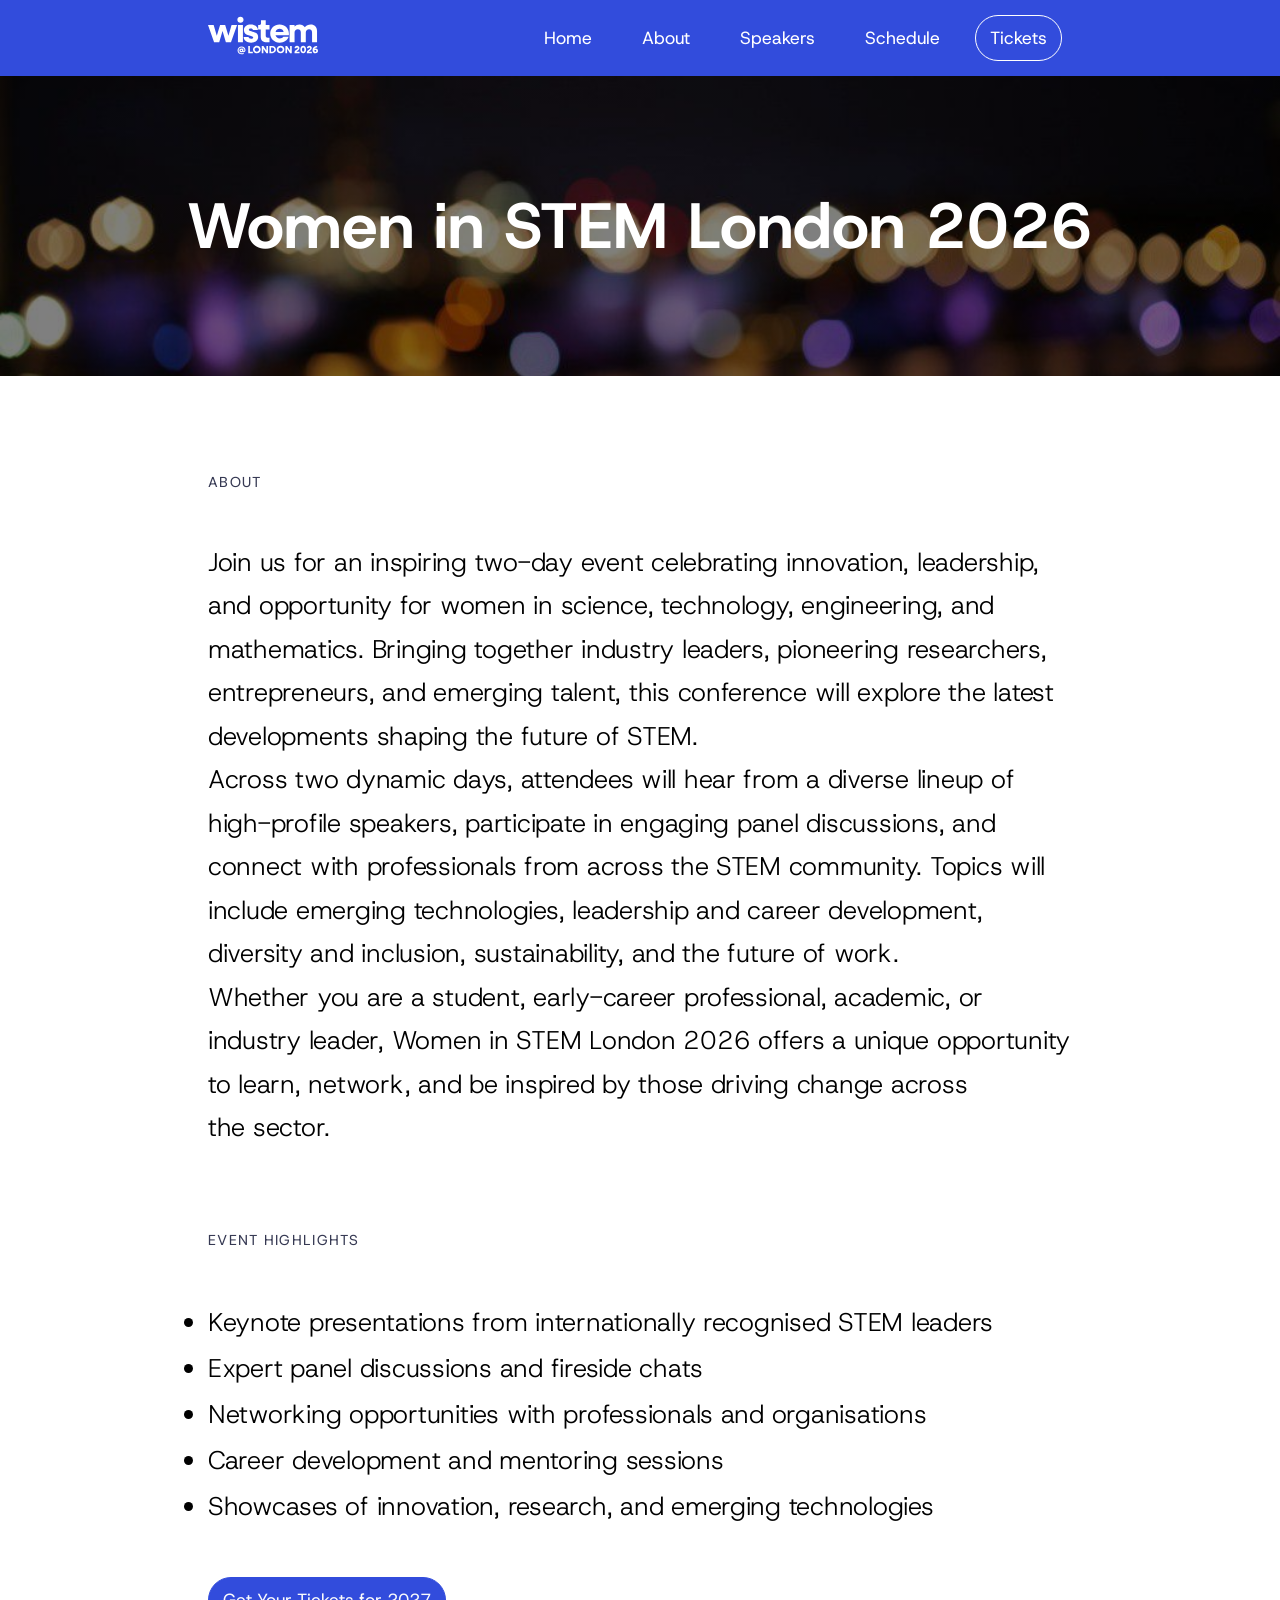
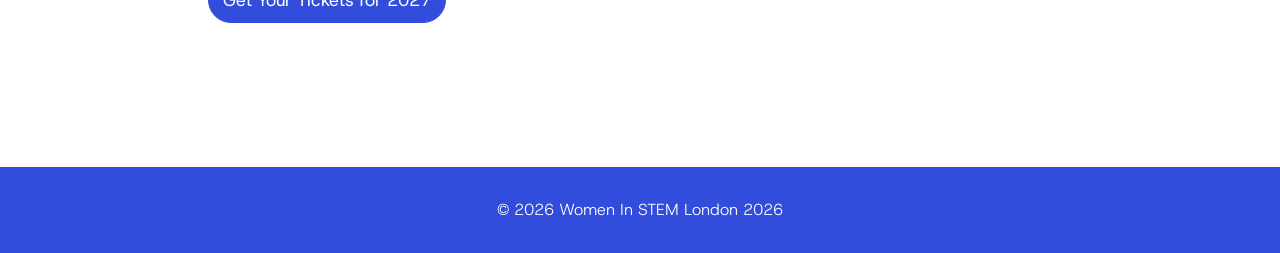
==== commit c2109207: "Ticket page and responsive fonts" ====
--- a/about.htm
+++ b/about.htm
@@ -37,7 +37,7 @@
             
         </section>
         <section class="container-70 m-t-5">
-            <p class="subtitle">
+            <p class="subtitle m-b-3">
                 About
             </p>
             <p class="mid-text">Join us for an inspiring two-day event celebrating innovation, leadership, and opportunity for women in science, technology, engineering, and mathematics. Bringing together industry leaders, pioneering researchers, entrepreneurs, and emerging talent, this conference will explore the latest developments shaping the future of STEM.</p>
@@ -45,7 +45,7 @@
             <p class="mid-text">Whether you are a student, early-career professional, academic, or industry leader, Women in STEM London 2026 offers a unique opportunity to learn, network, and be inspired by those driving change across the sector.</p>
 
             <div class="m-t-5"></div>
-            <p class="subtitle">
+            <p class="subtitle m-b-3">
                 Event Highlights
             </p>
        
--- a/assets/style.css
+++ b/assets/style.css
@@ -29,6 +29,8 @@
     --box-text:  #ffffff;
     --footer-bg: rgba(255, 255, 255, 0.2);
     --logo-color: #ffffff;
+    --card-outline-bg: 1px solid #e7ebff;
+
 }
 
 .light-page {
@@ -50,16 +52,19 @@
     --nav-btn-hover: #ffffff;
     --footer-text: #ffffff;
     --text-color: #324cdc;
+    --headings-color: #162471;
     --reverse-text-color: #ffffff;
     --reverse-secondary-text-color: #3750df;
     --secondary-text-color: ##1d1d1d;
     --tertiary-text-color: #363953;
     --footer-text: #ffffff;
-    --box-bg: rgba(255, 255, 255, 0.037);
+    --box-bg: #e0d8b9;
     --box-outline: 1px solid #324cdc;
-    --box-text:  #ffffff;
+    --box-text:  #363953;
     --footer-bg: #324cdc;
     --logo-color: #ffffff;
+    --card-outline-bg: 1px solid #e7ebff;
+    --box-hr: 1px solid #f9f9f9;
 }
 
 body {
@@ -96,25 +101,53 @@
     color: var(--text-color);
 }
 
+@media (max-width: 768px) {
+    h1 {
+        font-size: 2rem;
+        line-height: 2.1rem;
+    }
+}
+
 h2 {
     font-size: 3rem;
     line-height: 3.1rem;
     color: var(--text-color);
 }
 
+@media (max-width: 768px) {
+    h2 {
+        font-size: 1.8rem;
+        line-height: 2rem;
+    }
+}
+
 p {
     color: var(--secondary-text-color);
     font-size: 1.2rem;
     line-height: 1.3rem;
 }
 
+@media (max-width: 768px) {
+    p  {
+        font-size: 1rem;
+        line-height: 1.2rem;
+    }
+}
+
 .big-text {
     color: var(--secondary-text-color);
     letter-spacing: -.01em;
     text-wrap: pretty;
-    font-size: clamp(1.5rem, 3.5vw, 2.5rem);
+    font-size: 2.5rem;
     font-weight: 100;
     line-height: 1.5;
+}
+
+@media (max-width: 768px) {
+    .big-text  {
+        font-size: 1.5rem;
+        line-height: 2.2rem;
+    }
 }
 
 .mid-text {
@@ -126,6 +159,13 @@
     line-height: 1.7;
 }
 
+@media (max-width: 768px) {
+    .mid-text  {
+        font-size: 1.3rem;
+        line-height: 2rem;
+    }
+}
+
 .subtext {
     color: var(--secondary-text-color);
     letter-spacing: -.01em;
@@ -135,13 +175,28 @@
     line-height: 1.3;
 }
 
+@media (max-width: 768px) {
+    .subtext  {
+        font-size: 1.2rem;
+        line-height:1.8rem;
+    }
+}
+
+
 .emphasis-text {
     color: var(--text-color);
     letter-spacing: -.01em;
     text-wrap: pretty;
     font-size: 1.4rem;
     font-weight: 500;
-    line-height: 1.3;
+    line-height: 1.8;
+}
+
+@media (max-width: 768px) {
+    .emphasis-text {
+        font-size: 1.2rem;
+        line-height: 1.8rem;
+    }
 }
 
 .b-list {
@@ -149,8 +204,15 @@
     letter-spacing: -.01em;
     font-size: 1.6rem;
     font-weight: 100;
-    line-height: 1.7;
-
+    line-height: 1.8;
+
+}
+
+@media (max-width: 768px) {
+    .b-list  {
+        font-size: 1.2rem;
+        line-height:1.4rem;
+    }
 }
 
 
@@ -166,6 +228,14 @@
     font-weight: 200;
     color: var(--text-color);
 }
+
+@media (max-width: 768px) {
+    h4  {
+        font-size: 1.2rem;
+        line-height: 1.8rem;
+    }
+}
+
 
 .t-center {
     text-align: center;
@@ -232,6 +302,22 @@
         width: 90%;
         margin: 0 auto;
         padding: 1rem;
+    }
+}
+
+.heading-50 {
+    position: relative;
+    width: 50%;
+    max-width: 600px;
+    margin: 0;
+    padding: 0;
+}
+
+@media (max-width: 1279px) {
+    .heading-50 {
+        width: 100%;
+        margin: 0;
+        padding: 0;
     }
 }
 
@@ -253,7 +339,7 @@
 
 @media (max-width: 768px) {
     .about-hero h1 {
-        font-size: 1.5rem;
+        font-size: 2rem;
     }
 }
 
@@ -294,6 +380,7 @@
     bottom: 0;
     border-top: var(--box-outline);
     margin-top: 5rem;
+    padding: 2rem
 }
 
 nav {
@@ -306,6 +393,7 @@
         flex-direction: column;
         justify-content: center;
         text-align: center;
+        margin-bottom: 1.5rem;
     }
 }
 
@@ -315,10 +403,10 @@
     /* justify-content: space-between; */
     border-radius: 3rem;
     border: var(--box-outline);
-    /* background-color: var(--box-bg); */
+    background-color: var(--box-bg);
     padding: 8px;
     align-items: center;
-    max-width: 510px;
+    max-width: 540px;
 }
 
 @media (max-width: 768px) {
@@ -326,6 +414,7 @@
         flex-direction: column;
         justify-content: center;
         text-align: center;
+        max-width: 100%;
     }
 }
 
@@ -379,7 +468,7 @@
 
 @media (max-width: 768px) {
     .m-t-5 {
-        margin-top: 1rem;
+        margin-top: 2rem;
     }
 }
 
@@ -389,7 +478,7 @@
 
 @media (max-width: 768px) {
     .m-t-3 {
-        margin-top: 1rem;
+        margin-top: 2rem;
     }
 }
 
@@ -403,7 +492,7 @@
 
 @media (max-width: 768px) {
     .m-b-3 {
-        margin-bottom: 1rem;
+        margin-bottom: 2rem;
     }
 }
 
@@ -419,8 +508,8 @@
 
 @media (max-width: 768px) {
     .m-y-3 {
-        margin-top: 1rem;
-        margin-bottom:1rem;
+        margin-top: 2rem;
+        margin-bottom:2rem;
     }
 }
 
@@ -431,8 +520,8 @@
 
 @media (max-width: 768px) {
     .m-y-5 {
-        margin-top: 1rem;
-        margin-bottom:1rem;
+        margin-top: 2rem;
+        margin-bottom:2rem;
     }
 }
 
@@ -491,7 +580,7 @@
         flex-direction: column;
         justify-content: center;
         text-align: center;
-        margin-top: 1.5rem;
+        margin-top: 1.9rem;
         margin-left: 0;
     }
 }
@@ -510,6 +599,11 @@
     font-weight: 400;
 }
 
+@media (max-width: 768px) {
+    .nav-list a {
+        margin: 0;
+    }
+}
 
 .nav-list a:hover {
     background-color: var(--nav-btn-hover); 
@@ -524,6 +618,7 @@
     color: var(--nav-primary-outline-text);
     border: 1px solid var(--nav-primary-bg);
     border-radius: 50px;
+    margin-top: 1rem !important;
 }
 
 @media (max-width: 768px) {
@@ -591,9 +686,10 @@
     z-index: 0;
 }
 
-@media screen and (max-width: 768px) {
+@media screen and (max-width: 1289px) {
     .hero  {
             flex-direction: column;
+            justify-content: center;
             align-items: center;
 
     }
@@ -605,11 +701,22 @@
 }
 
 .hero-content {
-    grid-area: hero-content;
+    max-width: fit-content;
+}
+
+@media screen and (max-width: 1289px) {
+    .hero-content{
+        justify-content: center;
+    }
 }
 
 .hero-img {
-    grid-area: hero-img;
+    max-width: fit-content;
+}
+@media screen and (max-width: 1289px) {
+    .hero-img {
+        display: none;
+    }
 }
 
 .hero-overlay {
@@ -618,12 +725,25 @@
     background: rgba(0, 0, 0, 0.4);
     inset: 0px;
 }
+@media screen and (max-width: 768px) {
+    .hero h1 {
+        text-align: center;
+        margin: 2rem 0;
+    }
+
+    .hero .subtext {
+        margin-bottom: 2rem;
+        text-align: center;
+    }
+}
+
 
 /* Partner logos */
 
 .partners  {
     display: flex;
     flex-direction: row;
+    flex-wrap: wrap;
 }
 
 @media screen and (max-width: 768px) {
@@ -632,6 +752,7 @@
         flex-direction: column;
         justify-content: center;
         align-items: center;
+        margin: 1rem 0;
     }
 }
 
@@ -641,11 +762,18 @@
     margin-right: 2rem;
 }
 
-@media screen and (max-width: 768px) {
+@media screen and (max-width: 1217px) {
     .partners img  {
-        margin-top: 1rem;
-    }
-}
+        margin-top: 2rem;
+    }
+}
+
+
+/* @media screen and (max-width: 768px) {
+    .partners img  {
+        margin-top: 2rem;
+    }
+} */
 
 
 
@@ -669,7 +797,8 @@
     background-color: #ffffff;
     border-radius: 30px;
     overflow: hidden; 
-    box-shadow: 0 4px 6px rgba(0, 0, 0, 0.1);
+    /* box-shadow: 0 4px 6px rgba(0, 0, 0, 0.1); */
+    border: var( --card-outline-bg);
     flex-direction: column; 
     flex: 1 1 280px;         
 
@@ -699,7 +828,118 @@
     font-size: 1.5rem;
 }
 
+@media (max-width: 768px) {
+    .card-info h3 {
+        font-size: 1.3rem;
+    }
+}
+
 .card-info p {
     color: var(--tertiary-text-color);
     font-size: 1rem;
 }
+
+
+/* Schedule */
+
+.schedule-container {
+    flex-direction: row;
+    margin: 0 auto;  
+    gap: 20px;  
+}
+
+@media (max-width: 768px) {
+    .schedule-container {
+        flex-direction: column;
+    }
+}
+
+.schedule {
+    flex-direction: column;
+    background-color: var(--box-bg);
+    /* border: var(--card-outline-bg); */
+    border-radius: 30px;
+    padding: 2rem;
+    width: 100%;
+    gap: 20px;  
+}
+
+@media screen and (max-width: 768px) {
+    .schedule {
+        flex-direction: column;
+        justify-content: center;
+    }
+}
+
+.schedule-list {
+    list-style-type: none;
+    font-size: 1.2rem;
+    line-height: 3rem;
+    color: var(--box-text);
+    gap: 1rem;
+}
+.schedule-time {
+    color: var(--headings-color);
+    letter-spacing: -.01em;
+    text-wrap: pretty;
+    font-size: 1.2rem;
+    font-weight: 700;
+    line-height: 1.3;
+    margin-right:1rem;
+}
+
+.schedule h3 {
+    /* color: var(--box-text); */
+    color: var(--headings-color);
+    font-size: 1.6rem;
+
+}
+
+.schedule-hr {
+    border-bottom: var(--box-hr);
+}
+
+/* Tickets page */
+
+/* Form */
+
+.form {
+    max-width: 600px;
+    /* margin: 0 auto; */
+    margin-bottom: 4rem;
+}
+
+
+input[type=text], select, textarea {
+    width: 100%;
+    font-size: 1rem;
+    padding: 12px; 
+    /* background-color: var(--box-bg); */
+    border: var(--box-outline);
+    border-radius: 10px;
+    box-sizing: border-box; 
+    margin-top: 6px; 
+    margin-bottom: 16px; 
+    resize: vertical;
+}
+
+input[type=submit] {
+    background-color: var(--btn-primary-bg);
+    color: var( --btn-text);
+    border: 1px solid var(--btn-primary-bg);
+    border-radius: 50px;
+    padding: 8px 12px 8px 12px;
+    text-decoration: none !important;
+    font-size: 1.1rem;
+    font-weight: 400;
+    cursor: pointer;
+}
+
+input[type=submit]:hover {
+    background-color: var(--btn-primary-outline-bg);
+    color: var( --btn-text-hover);
+}
+
+input:focus { background-color:#ffffff;
+    border: 1px solid #6b23b8 !important; 
+}
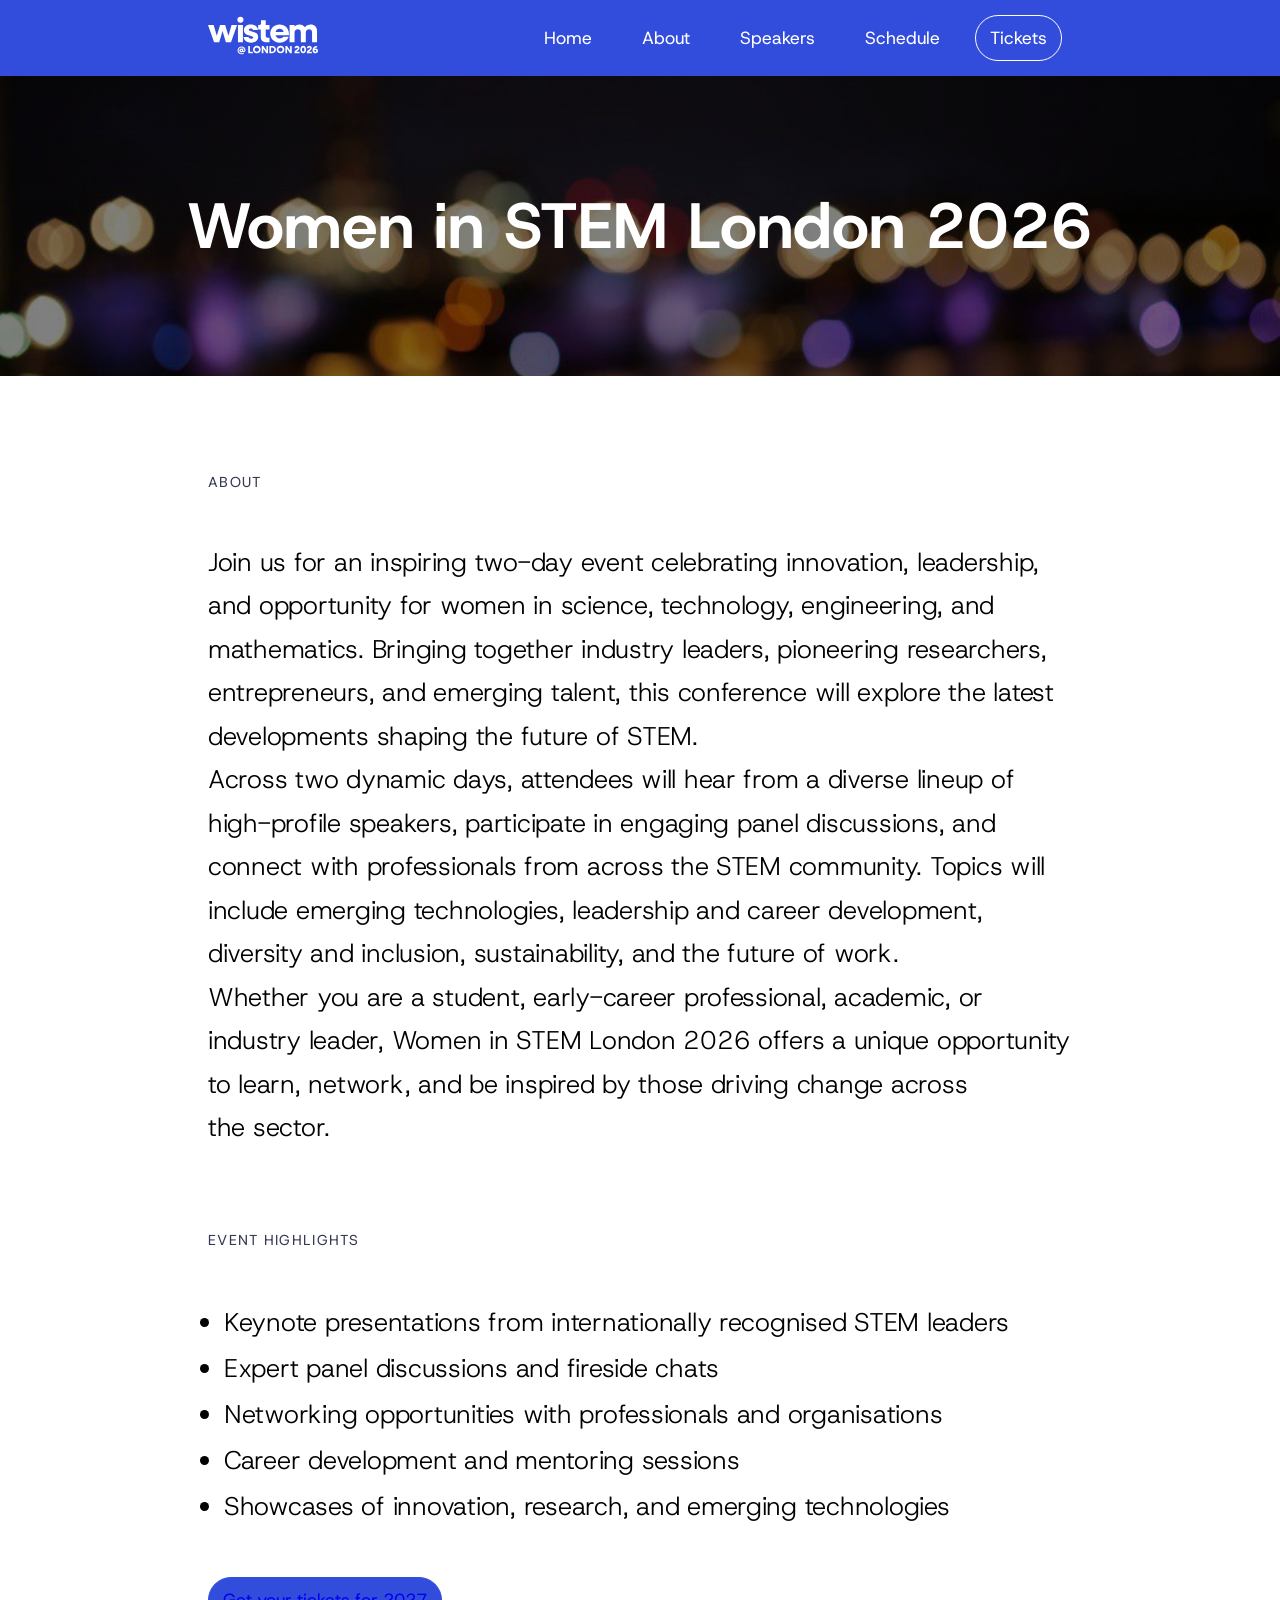
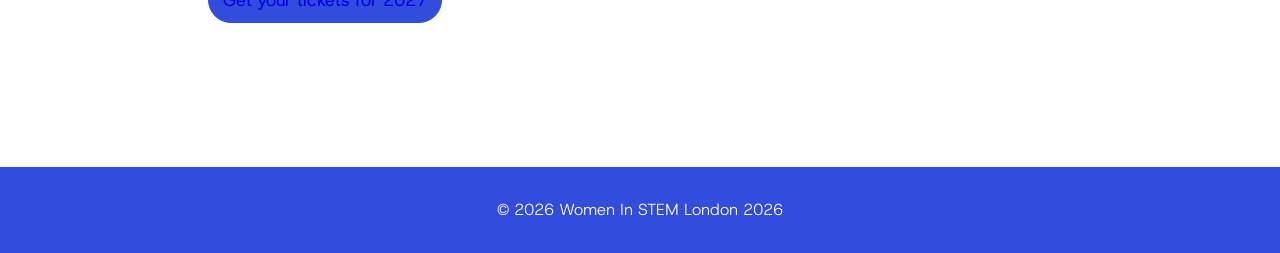
==== commit ae38a150: "Mobile text alignment and links" ====
--- a/about.htm
+++ b/about.htm
@@ -14,13 +14,13 @@
 <main class="container-fluid">
     <div class="primary-bg">
         <header class="d-flex container-70">
-            <a href="" rel="home" role="link" aria-label="WISTEM Logo" class="logo">
+            <a href="index.htm"  rel="home" role="link" aria-label="WISTEM Logo" class="logo">
                 <svg id="Layer_1" xmlns="http://www.w3.org/2000/svg" width="110px" height="38.9813" id="logo" viewBox="0 0 126.27 43.2"><path d="M36.03,38.71c0-1.27.87-2.2,1.94-2.2.47,0,.87.19,1.17.51v-.36h1.48v2.6c0,.25.18.45.45.45.44,0,.71-.56.71-1.34,0-1.72-1.43-3-3.27-3-1.94,0-3.35,1.43-3.35,3.34s1.38,3.32,3.55,3.32c.8,0,1.67-.19,2.24-.46v1.2c-.61.29-1.42.45-2.22.45-2.88,0-4.81-1.95-4.81-4.49s1.95-4.53,4.59-4.53,4.52,1.78,4.52,4.2c0,1.48-.75,2.48-2.05,2.48-.67,0-1.25-.25-1.56-.69-.28.45-.74.7-1.36.7-1.19,0-2.03-.94-2.03-2.17ZM39.14,38.7c0-.45-.35-.78-.8-.78s-.81.33-.81.78.35.78.81.78.8-.34.8-.78Z"/><path d="M46.2,33.6h1.88v6.59h3.37v1.77h-5.24v-8.36Z"/><path d="M51.65,37.78c0-2.46,1.9-4.32,4.42-4.32s4.42,1.87,4.42,4.32-1.9,4.32-4.42,4.32-4.42-1.87-4.42-4.32ZM58.56,37.78c0-1.44-1.08-2.52-2.49-2.52s-2.49,1.08-2.49,2.52,1.08,2.52,2.49,2.52,2.49-1.08,2.49-2.52Z"/><path d="M61.68,33.6h1.89l3.48,5.11v-5.11h1.88v8.36h-1.9l-3.46-5.11v5.11h-1.88v-8.36Z"/><path d="M70.51,33.6h3.29c2.43,0,4.26,1.79,4.26,4.18s-1.83,4.18-4.26,4.18h-3.29v-8.36ZM72.39,35.37v4.82h1.37c1.37,0,2.39-1.04,2.39-2.41s-1.02-2.41-2.39-2.41h-1.37Z"/><path d="M78.86,37.78c0-2.46,1.9-4.32,4.42-4.32s4.42,1.87,4.42,4.32-1.9,4.32-4.42,4.32-4.42-1.87-4.42-4.32ZM85.77,37.78c0-1.44-1.08-2.52-2.49-2.52s-2.49,1.08-2.49,2.52,1.08,2.52,2.49,2.52,2.49-1.08,2.49-2.52Z"/><path d="M88.89,33.6h1.89l3.48,5.11v-5.11h1.88v8.36h-1.9l-3.46-5.11v5.11h-1.88v-8.36Z"/><path d="M99.33,40.78c0-2.54,3.78-3.1,3.78-4.61,0-.51-.39-.84-.91-.84s-.9.33-.9.86h-1.93c0-1.57,1.22-2.74,2.85-2.74s2.81,1.11,2.81,2.64c0,2.23-2.56,3.05-3.54,4.09h3.6v1.77h-5.77v-1.17Z"/><path d="M106,37.78c0-2.56,1.36-4.32,3.29-4.32s3.31,1.77,3.31,4.32-1.36,4.32-3.31,4.32-3.29-1.77-3.29-4.32ZM110.67,37.78c0-1.48-.56-2.52-1.38-2.52s-1.37,1.04-1.37,2.52.57,2.52,1.37,2.52,1.38-1.04,1.38-2.52Z"/><path d="M113.47,40.78c0-2.54,3.78-3.1,3.78-4.61,0-.51-.39-.84-.91-.84s-.9.33-.9.86h-1.93c0-1.57,1.22-2.74,2.85-2.74s2.81,1.11,2.81,2.64c0,2.23-2.56,3.05-3.54,4.09h3.6v1.77h-5.77v-1.17Z"/><path d="M119.99,38.42c0-2.62,1.8-4.87,5.04-4.87h.24v1.77h-.24c-1.5,0-2.47.7-2.83,1.66.39-.24.9-.4,1.43-.4,1.51,0,2.65,1.14,2.65,2.66,0,1.62-1.31,2.86-3.04,2.86-1.9,0-3.25-1.45-3.25-3.68ZM124.35,39.29c0-.58-.51-1-1.16-1-.62,0-1.15.41-1.15.92s.45,1.09,1.15,1.09c.64,0,1.16-.42,1.16-1.01Z"/><path d="M0,9.46h6.49l3.6,12.51,3.79-12.51h5.83l3.75,12.51,3.6-12.51h6.33l-7,19.94h-5.87l-3.83-12.98-3.83,12.98h-5.87L0,9.46Z"/><path d="M33.71,3.48c0-1.99,1.53-3.48,3.52-3.48s3.56,1.49,3.56,3.48-1.53,3.52-3.56,3.52-3.52-1.49-3.52-3.52ZM34.38,9.46h5.71v19.94h-5.71V9.46Z"/><path d="M40.91,23.35h5.71c0,1.17,1.17,1.99,2.82,1.99,1.45,0,2.5-.66,2.5-1.56,0-2.93-10.72-1.13-10.72-8.33,0-4.22,3.56-6.45,7.94-6.45,4.77,0,8.13,2.66,8.13,6.26h-5.67c0-1.06-1.06-1.76-2.5-1.76-1.29,0-2.27.59-2.27,1.49,0,2.82,10.75,1.09,10.75,8.21,0,3.99-3.32,6.69-8.17,6.69s-8.53-2.82-8.53-6.53Z"/><path d="M60.55,22.92v-8.25h-2.97v-5.2h1.64c1.09,0,1.64-.55,1.64-1.64v-3.6h5.4v5.24h4.34v5.2h-4.34v7.31c0,1.41.86,2.23,2.35,2.23h1.99v5.2h-2.86c-4.73,0-7.2-2.23-7.2-6.49Z"/><path d="M71.42,19.44c0-5.94,4.61-10.44,10.75-10.44s10.75,4.46,10.75,10.56c0,.55-.04,1.21-.16,1.72h-15.25c.63,2.27,2.46,3.72,4.85,3.72,1.84,0,3.32-.78,4.15-1.88h6.1c-1.49,4.03-5.48,6.77-10.4,6.77-6.18,0-10.79-4.5-10.79-10.44ZM77.56,17.48h9.27c-.59-2.19-2.39-3.6-4.65-3.6s-3.99,1.41-4.61,3.6Z"/><path d="M93.64,9.46h5.71v1.88c1.49-1.56,3.4-2.35,5.67-2.35,2.78,0,4.97,1.21,6.18,3.25,1.6-2.11,3.87-3.25,6.73-3.25,4.34,0,7.23,2.93,7.23,7.39v13.02h-5.71v-11.3c0-2.15-1.37-3.6-3.44-3.6-2.23,0-3.75,1.49-3.75,3.68v11.22h-5.71v-11.3c0-2.15-1.37-3.6-3.44-3.6-2.23,0-3.75,1.49-3.75,3.68v11.22h-5.71V9.46Z"/></svg>
             </a>
             <nav>
                 <ul class="nav-list">
                     <li><a href="index.htm">Home</a></li>
-                    <li class="selected"><a href="about.htm">About</a></li>
+                    <li><a href="about.htm">About</a></li>
                     <li><a href="speakers.htm">Speakers</a></li>
                     <li><a href="schedule.htm">Schedule</a></li>
                     <li><a href="tickets.htm">Tickets</a></li>
@@ -56,7 +56,7 @@
                 <li>Career development and mentoring sessions</li>
                 <li>Showcases of innovation, research, and emerging technologies</li>
             </ul>
-            <button class="btn m-y-5" href="">Get Your Tickets for 2027</button>
+            <button class="btn m-y-5"><a href="tickets.htm">Get your tickets for 2027</a></button>
         </section>
 
         <!-- <section class="d-flex container-70">
--- a/assets/style.css
+++ b/assets/style.css
@@ -118,6 +118,7 @@
     h2 {
         font-size: 1.8rem;
         line-height: 2rem;
+        text-align: center;
     }
 }
 
@@ -147,6 +148,7 @@
     .big-text  {
         font-size: 1.5rem;
         line-height: 2.2rem;
+        text-align: center;
     }
 }
 
@@ -163,6 +165,7 @@
     .mid-text  {
         font-size: 1.3rem;
         line-height: 2rem;
+        text-align: center;
     }
 }
 
@@ -205,13 +208,14 @@
     font-size: 1.6rem;
     font-weight: 100;
     line-height: 1.8;
+    margin-left: 1rem;
 
 }
 
 @media (max-width: 768px) {
     .b-list  {
         font-size: 1.2rem;
-        line-height:1.4rem;
+        line-height: 2.2rem;
     }
 }
 
@@ -221,6 +225,12 @@
     font-size: .9rem;
     color: var(--tertiary-text-color);
     letter-spacing: .09em;
+}
+
+@media (max-width: 768px) {
+    .subtitle {
+        text-align: center;
+    }
 }
 
 h4 {
@@ -411,9 +421,8 @@
 
 @media (max-width: 768px) {
     .sold-out-box {
-        flex-direction: column;
         justify-content: center;
-        text-align: center;
+        text-align: left;
         max-width: 100%;
     }
 }
@@ -546,6 +555,14 @@
 }
 
 /* Navigation / Links / Lists */
+
+a {
+    text-decoration: none;
+}
+
+a:visited {
+    color: unset;
+}
 
 .nav-list {
     display: flex;
@@ -848,7 +865,7 @@
     gap: 20px;  
 }
 
-@media (max-width: 768px) {
+@media (max-width: 998.99px) {
     .schedule-container {
         flex-direction: column;
     }
